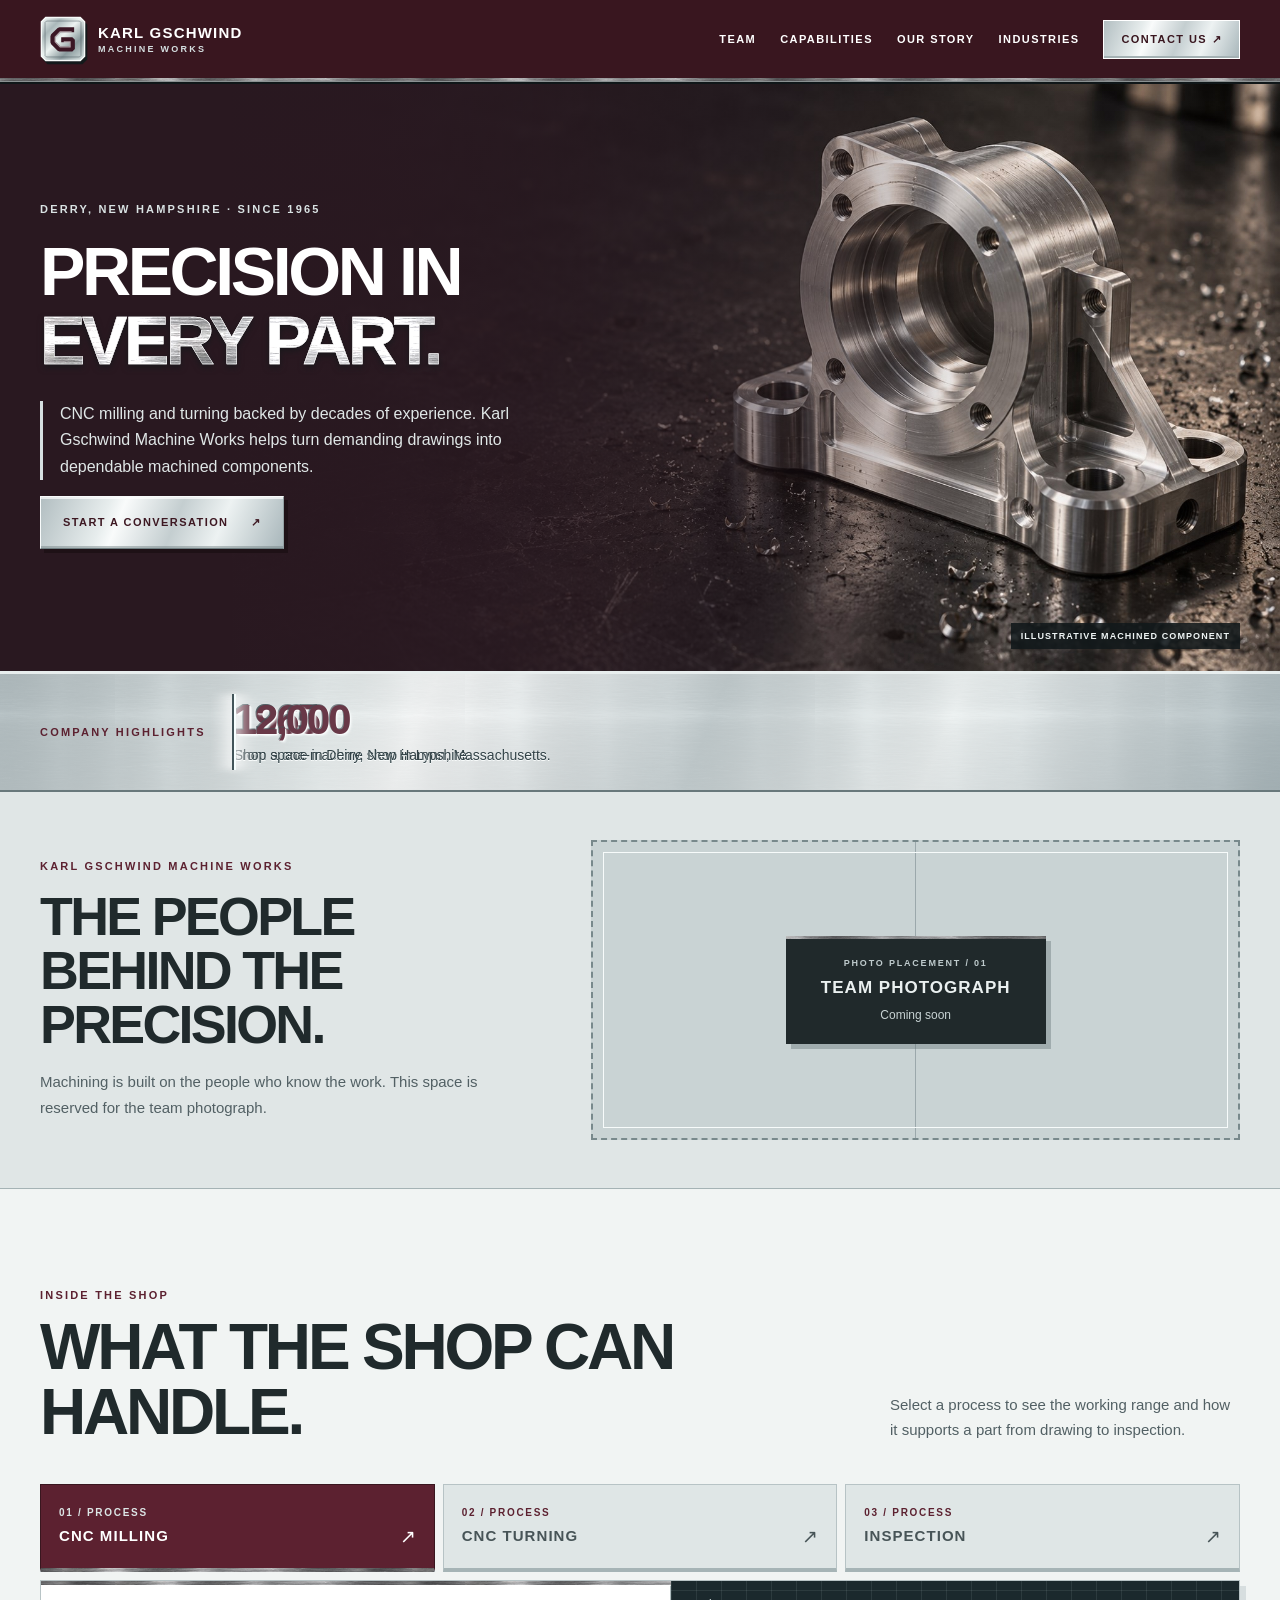
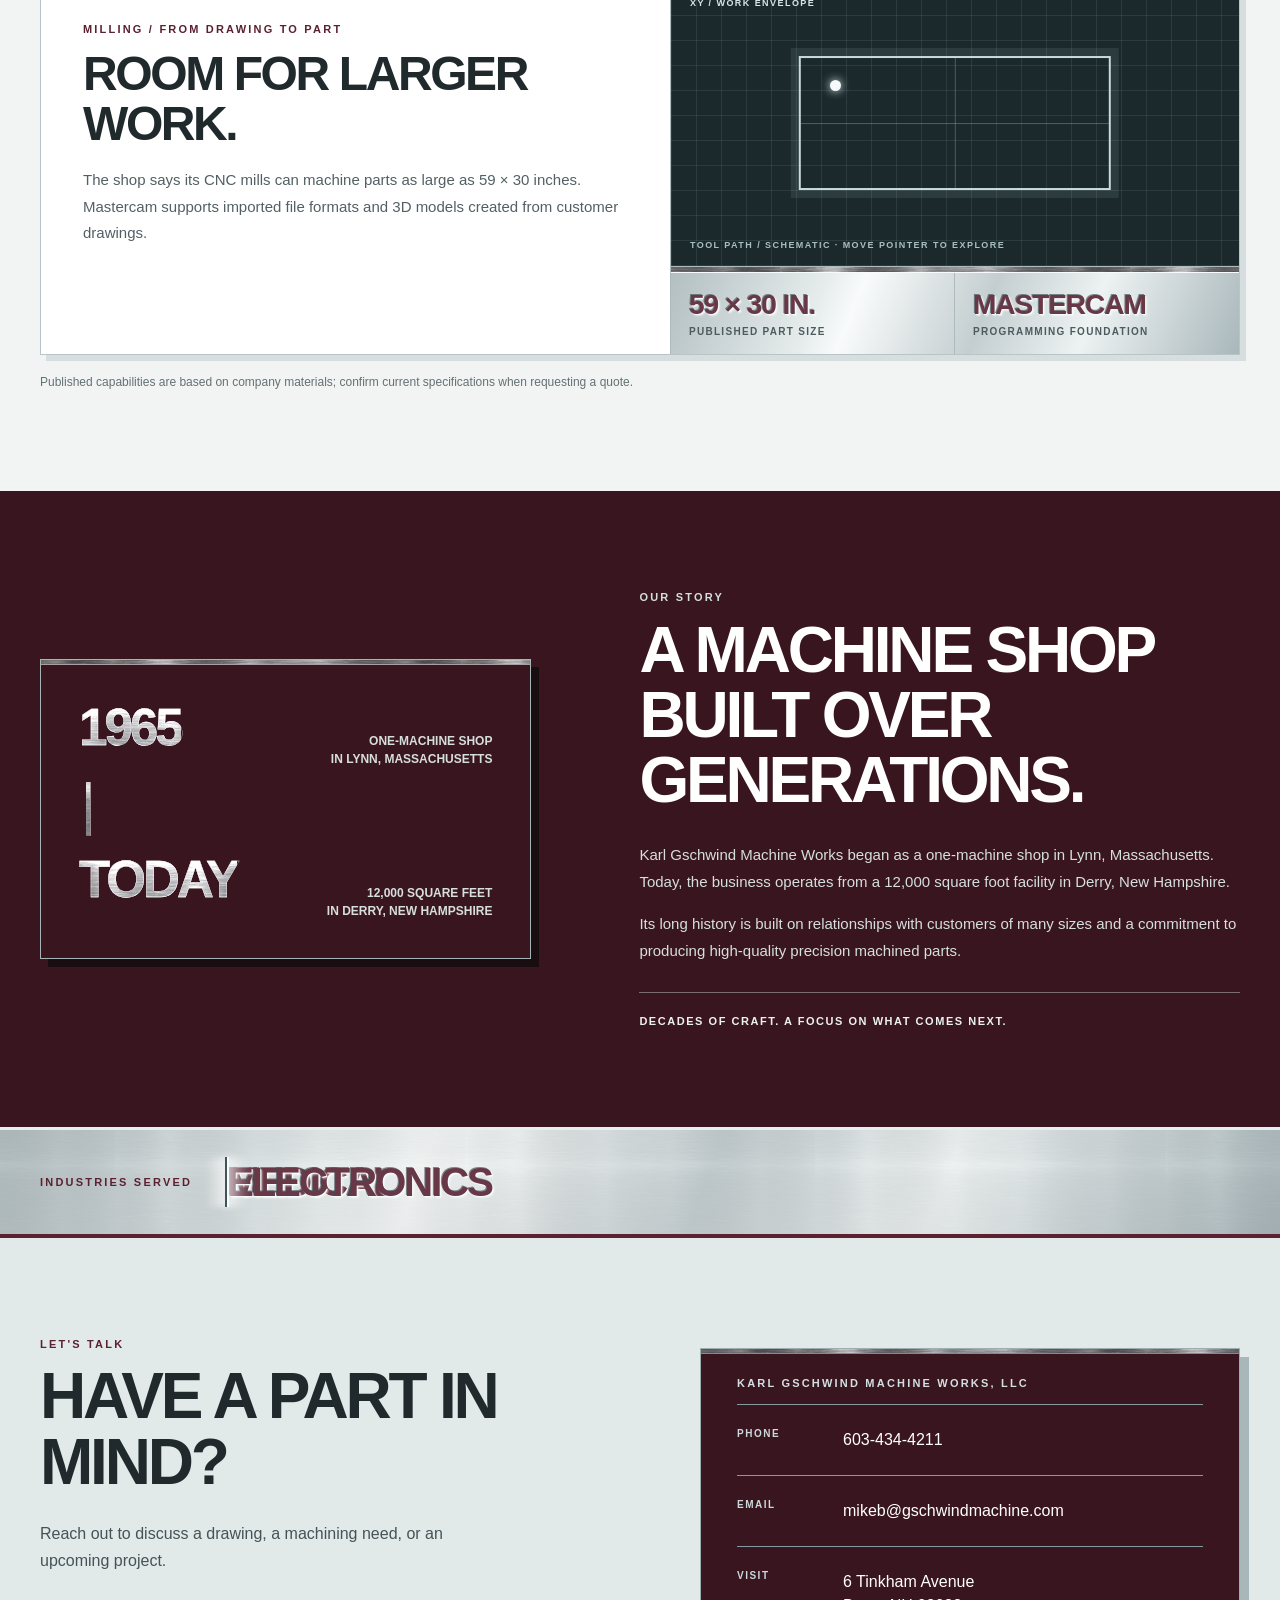
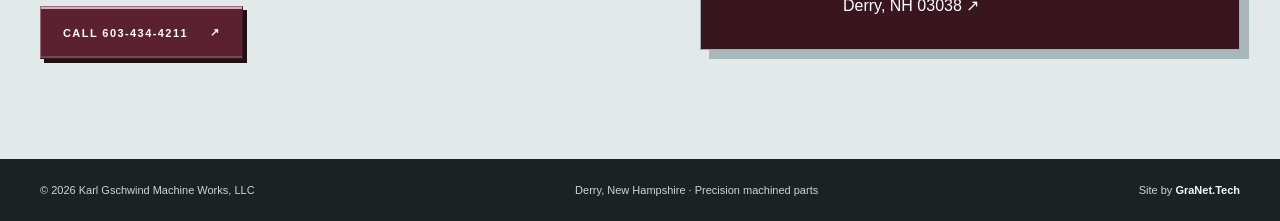
==== src/index.html @ 868dfefe "Spell out New Hampshire in highlights" ====
<!doctype html>
<html lang="en">
<head>
  <meta charset="utf-8">
  <meta name="viewport" content="width=device-width, initial-scale=1">
  <meta name="theme-color" content="#39161f">
  <meta name="description" content="Karl Gschwind Machine Works in Derry, New Hampshire offers precision CNC milling and turning.">
  <title>Karl Gschwind Machine Works | Precision CNC Machining</title>
  <link rel="icon" type="image/svg+xml" href="assets/brand-mark.svg">
  <link rel="stylesheet" href="styles.css">
  <script src="main.js" defer></script>
</head>
<body>
  <a class="skip" href="#main">Skip to content</a>

  <header class="site-header">
    <div class="wrap header-inner">
      <a class="brand" href="#top" aria-label="Karl Gschwind Machine Works, back to top">
        <img class="brand-mark" src="assets/brand-mark.svg" alt="" width="46" height="46">
        <span class="brand-copy"><strong>Karl Gschwind</strong><small>Machine Works</small></span>
      </a>

      <button class="menu" type="button" aria-expanded="false" aria-controls="nav">Menu</button>
      <nav id="nav" aria-label="Main navigation">
        <a href="#team">Team</a>
        <a href="#services">Capabilities</a>
        <a href="#about">Our story</a>
        <a href="#industries">Industries</a>
        <a class="nav-contact" href="#contact">Contact us <span aria-hidden="true">↗</span></a>
      </nav>
    </div>
  </header>

  <main id="main">
    <section class="hero" id="top" aria-labelledby="hero-title">
      <div class="wrap hero-layout">
        <div class="hero-content">
          <div class="eyebrow">Derry, New Hampshire · Since 1965</div>
          <h1 id="hero-title">Precision in <em>every part.</em></h1>
          <p>CNC milling and turning backed by decades of experience. Karl Gschwind Machine Works helps turn demanding drawings into dependable machined components.</p>
          <a class="button button-steel" href="#contact">Start a conversation <span aria-hidden="true">↗</span></a>
        </div>
      </div>
      <span class="hero-image-note">Illustrative machined component</span>
    </section>

    <div class="stats steel-band engraved-band" aria-label="Company highlights">
      <div class="wrap stats-grid">
        <div class="stat"><strong>1965</strong><span>Serving customers since</span><small>From a one-machine shop in Lynn, Massachusetts.</small></div>
        <div class="stat"><strong>12,000</strong><span>Square foot facility</span><small>Shop space in Derry, New Hampshire.</small></div>
        <div class="stat"><strong>New Hampshire</strong><span>Based in Derry</span><small>Based in Derry for CNC milling, turning, and inspection.</small></div>
      </div>
    </div>

    <section class="team-banner" id="team" aria-labelledby="team-title">
      <div class="wrap team-layout">
        <div class="team-copy">
          <div class="eyebrow">Karl Gschwind Machine Works</div>
          <h2 id="team-title">The people behind the precision.</h2>
          <p>Machining is built on the people who know the work. This space is reserved for the team photograph.</p>
        </div>
        <div class="team-photo" role="img" aria-label="Placeholder for a future team photograph">
          <div class="placeholder-label">
            <span class="eyebrow">Photo placement / 01</span>
            <strong>Team photograph</strong>
            <span>Coming soon</span>
          </div>
        </div>
      </div>
    </section>

    <section class="capabilities section-pad" id="services" aria-labelledby="services-title">
      <div class="wrap">
        <div class="section-head">
          <div>
            <div class="eyebrow">Inside the shop</div>
            <h2 id="services-title">What the shop can handle.</h2>
          </div>
          <p>Select a process to see the working range and how it supports a part from drawing to inspection.</p>
        </div>

        <div class="capability-tabs" role="tablist" aria-label="Machining capabilities">
          <button class="capability-tab" id="tab-milling" type="button" role="tab" aria-selected="true" aria-controls="panel-milling" tabindex="0">
            <span class="tab-index">01 / Process</span><span class="tab-name">CNC milling</span><span class="tab-arrow" aria-hidden="true">↗</span>
          </button>
          <button class="capability-tab" id="tab-turning" type="button" role="tab" aria-selected="false" aria-controls="panel-turning" tabindex="-1">
            <span class="tab-index">02 / Process</span><span class="tab-name">CNC turning</span><span class="tab-arrow" aria-hidden="true">↗</span>
          </button>
          <button class="capability-tab" id="tab-inspection" type="button" role="tab" aria-selected="false" aria-controls="panel-inspection" tabindex="-1">
            <span class="tab-index">03 / Process</span><span class="tab-name">Inspection</span><span class="tab-arrow" aria-hidden="true">↗</span>
          </button>
        </div>

        <div class="capability-panel" id="panel-milling" role="tabpanel" aria-labelledby="tab-milling">
          <div class="panel-copy">
            <div class="eyebrow">Milling / from drawing to part</div>
            <h3>Room for larger work.</h3>
            <p>The shop says its CNC mills can machine parts as large as 59 × 30 inches. Mastercam supports imported file formats and 3D models created from customer drawings.</p>
          </div>
          <div class="panel-display">
            <div class="process-visual milling-visual" aria-hidden="true">
              <span class="visual-label">XY / Work envelope</span>
              <span class="visual-center"></span>
              <span class="visual-marker"></span>
              <span class="visual-caption">Tool path / schematic</span>
            </div>
            <div class="panel-specs">
              <div><strong>59 × 30 in.</strong><span>Published part size</span></div>
              <div><strong>Mastercam</strong><span>Programming foundation</span></div>
            </div>
          </div>
        </div>

        <div class="capability-panel" id="panel-turning" role="tabpanel" aria-labelledby="tab-turning" hidden>
          <div class="panel-copy">
            <div class="eyebrow">Turning / lathe department</div>
            <h3>From small diameter to large swing.</h3>
            <p>Karl Gschwind Machine Works lists turning capacity from ½-inch diameter work to a 35-inch swing, with a dedicated lathe department.</p>
          </div>
          <div class="panel-display">
            <div class="process-visual turning-visual" aria-hidden="true">
              <span class="visual-label">Lathe / Radial motion</span>
              <span class="visual-center"></span>
              <span class="visual-marker"></span>
              <span class="visual-caption">Swing / schematic</span>
            </div>
            <div class="panel-specs">
              <div><strong>½ in.</strong><span>Published minimum diameter</span></div>
              <div><strong>35 in.</strong><span>Published maximum swing</span></div>
            </div>
          </div>
        </div>

        <div class="capability-panel" id="panel-inspection" role="tabpanel" aria-labelledby="tab-inspection" hidden>
          <div class="panel-copy">
            <div class="eyebrow">Inspection / documented results</div>
            <h3>Measurement that travels with the part.</h3>
            <p>The company describes CMM-generated first-article inspection reports for customer drawings in both English and metric units.</p>
          </div>
          <div class="panel-display">
            <div class="process-visual inspection-visual" aria-hidden="true">
              <span class="visual-label">CMM / Measurement</span>
              <span class="visual-center"></span>
              <span class="visual-marker"></span>
              <span class="visual-caption">Inspection / schematic</span>
            </div>
            <div class="panel-specs">
              <div><strong>CMM</strong><span>Coordinate measurement</span></div>
              <div><strong>1st article</strong><span>Report capability</span></div>
            </div>
          </div>
        </div>

        <p class="source-note">Published capabilities are based on company materials; confirm current specifications when requesting a quote.</p>
      </div>
    </section>

    <section class="about section-pad" id="about" aria-labelledby="about-title">
      <div class="wrap about-grid">
        <div class="history-panel floating-card" role="group" tabindex="0" aria-label="Company history highlights">
          <div class="history-point"><strong>1965</strong><span>One-machine shop<br>in Lynn, Massachusetts</span></div>
          <div class="history-rule" aria-hidden="true"></div>
          <div class="history-point"><strong>Today</strong><span>12,000 square feet<br>in Derry, New Hampshire</span></div>
        </div>
        <div class="about-copy">
          <div class="eyebrow">Our story</div>
          <h2 id="about-title">A machine shop built over generations.</h2>
          <p>Karl Gschwind Machine Works began as a one-machine shop in Lynn, Massachusetts. Today, the business operates from a 12,000 square foot facility in Derry, New Hampshire.</p>
          <p>Its long history is built on relationships with customers of many sizes and a commitment to producing high-quality precision machined parts.</p>
          <div class="about-rule">Decades of craft. A focus on what comes next.</div>
        </div>
      </div>
    </section>

    <section class="industries steel-band engraved-band" id="industries" aria-label="Industries served">
      <div class="wrap industries-inner">
        <div class="eyebrow">Industries served</div>
        <div class="industry-list">
          <span>Medical</span><span>Electronics</span><span>Industrial</span><span>Defense</span><span>Shipbuilding</span>
        </div>
      </div>
    </section>

    <section class="contact section-pad" id="contact" aria-labelledby="contact-title">
      <div class="wrap contact-grid">
        <div class="contact-copy">
          <div class="eyebrow">Let's talk</div>
          <h2 id="contact-title">Have a part in mind?</h2>
          <p>Reach out to discuss a drawing, a machining need, or an upcoming project.</p>
          <a class="button button-maroon" href="tel:+16034344211">Call 603-434-4211 <span aria-hidden="true">↗</span></a>
        </div>
        <div class="contact-panel floating-card">
          <div class="eyebrow">Karl Gschwind Machine Works, LLC</div>
          <div class="detail"><strong>Phone</strong><a href="tel:+16034344211">603-434-4211</a></div>
          <div class="detail"><strong>Email</strong><a href="mailto:mikeb@gschwindmachine.com">mikeb@gschwindmachine.com</a></div>
          <div class="detail"><strong>Visit</strong><a href="https://www.google.com/maps/search/?api=1&amp;query=6+Tinkham+Avenue+Derry+NH+03038" target="_blank" rel="noopener noreferrer">6 Tinkham Avenue<br>Derry, NH 03038 ↗</a></div>
        </div>
      </div>
    </section>
  </main>

  <footer>
    <div class="wrap footer-inner">
      <span>© <span id="year">2026</span> Karl Gschwind Machine Works, LLC</span>
      <span>Derry, New Hampshire · Precision machined parts</span>
      <span class="site-credit">Site by <strong>GraNet.Tech</strong></span>
    </div>
  </footer>
</body>
</html>
---- src/styles.css ----
:root {
  --maroon: #5c2130;
  --maroon-dark: #39161f;
  --graphite: #20292b;
  --metal-texture: url("assets/brushed-steel.jpg");
  --polished-steel: linear-gradient(112deg, #b2bec1, #e7eded 27%, #f9fbfb 33%, #c4ced0 55%, #edf2f2 73%, #a9b7bb);
  --engraved-edge: -1px -1px 0 #425055aa, 1px 1px 0 #f8fbfb, 2px 2px 2px #f8fbfbaa;
  --paper: #f0f3f2;
  --ink: #202a2c;
  --muted: #526064;
  scroll-behavior: smooth;
}

* { box-sizing: border-box; }
[hidden] { display: none !important; }
body {
  margin: 0;
  color: var(--ink);
  background: var(--paper);
  font-family: Arial, Helvetica, sans-serif;
  -webkit-font-smoothing: antialiased;
}
a { color: inherit; }
img { display: block; max-width: 100%; }
h1, h2, h3, p { margin-top: 0; }
h1, h2, h3 {
  font-family: "Arial Narrow", "Arial Black", Arial, sans-serif;
  font-weight: 900;
  letter-spacing: -.05em;
  text-transform: uppercase;
}
h2 { font-size: clamp(39px, 5vw, 68px); line-height: 1.02; }
.wrap { width: min(100% - 64px, 1200px); margin-inline: auto; }
.eyebrow { font-size: 11px; font-weight: 800; letter-spacing: .2em; text-transform: uppercase; }
.section-pad { padding: 100px 0; }
section { scroll-margin-top: 88px; }
:focus-visible { outline: 3px solid #f7fbfb; outline-offset: 3px; }
.skip { position: absolute; top: -60px; left: 12px; z-index: 100; padding: 12px; background: #fff; }
.skip:focus { top: 12px; }

/* Header */
.site-header {
  position: sticky;
  top: 0;
  z-index: 50;
  color: #fff;
  background: var(--maroon-dark);
  border-bottom: 3px solid #bac7c8;
  box-shadow: 0 2px 0 #1b2224;
}
.site-header::after {
  position: absolute;
  right: 0;
  bottom: -3px;
  left: 0;
  height: 3px;
  box-shadow: 0 1px #f8fbfb88, 0 3px #101719;
}
.site-header.is-scrolled { box-shadow: 0 8px 20px #12191b55; }
.header-inner { min-height: 78px; display: flex; align-items: center; justify-content: space-between; gap: 24px; }
.brand {
  display: flex;
  align-items: center;
  gap: 12px;
  line-height: 1;
  text-decoration: none;
  text-transform: uppercase;
}
.brand-mark {
  flex: none;
  width: 46px;
  height: 46px;
  filter: drop-shadow(2px 3px 0 #14191b);
}
.brand-copy strong { display: block; font-size: 15px; font-weight: 900; letter-spacing: .08em; white-space: nowrap; }
.brand-copy small { display: block; margin-top: 5px; color: #d5dfe0; font-size: 9px; font-weight: 800; letter-spacing: .25em; }
nav { display: flex; align-items: center; gap: 24px; }
nav a { font-size: 11px; font-weight: 900; letter-spacing: .13em; text-decoration: none; text-transform: uppercase; }
nav a:hover { text-decoration: underline; text-underline-offset: 5px; }
.nav-contact {
  padding: 12px 17px;
  color: var(--maroon-dark);
  background: var(--polished-steel);
  border: 1px solid #fff;
  box-shadow: inset 0 -2px #a5b2b4;
}
.menu {
  display: none;
  padding: 10px 13px;
  color: #fff;
  background: var(--maroon);
  border: 1px solid #b9c5c7;
  font-weight: 800;
  letter-spacing: .1em;
  text-transform: uppercase;
}

/* Team photo placement */
.team-banner { background: #e0e6e6; border-bottom: 1px solid #a5b3b5; }
.team-layout {
  display: grid;
  grid-template-columns: .85fr 1.15fr;
  align-items: center;
  gap: 6%;
  padding-block: 48px;
}
.team-copy .eyebrow { color: var(--maroon); }
.team-copy h2 { max-width: 510px; margin: 17px 0 18px; font-size: clamp(38px, 4.2vw, 60px); line-height: 1.01; }
.team-copy p { max-width: 470px; margin-bottom: 0; color: var(--muted); font-size: 15px; line-height: 1.7; }
.team-photo {
  position: relative;
  display: grid;
  place-items: center;
  min-height: 300px;
  background-color: #c9d3d4;
  background-image:
    linear-gradient(90deg, transparent calc(50% - .5px), #849397aa 50%, transparent calc(50% + .5px)),
    linear-gradient(0deg, transparent calc(50% - .5px), #849397aa 50%, transparent calc(50% + .5px));
  border: 2px dashed #78898c;
}
.team-photo::before { content: ""; position: absolute; inset: 10px; border: 1px solid #f7fbfb; pointer-events: none; }
.placeholder-label {
  position: relative;
  display: grid;
  gap: 10px;
  min-width: 260px;
  padding: 22px 28px;
  color: #eaf0f0;
  background: var(--graphite);
  text-align: center;
  box-shadow: 5px 5px 0 #61717466;
}
.placeholder-label::before { position: absolute; inset: 0 0 auto; height: 3px; }
.placeholder-label .eyebrow { color: #bfcbcd; font-size: 9px; }
.placeholder-label strong { font-size: 17px; letter-spacing: .06em; text-transform: uppercase; }
.placeholder-label > span:last-child { font-size: 12px; color: #c8d3d4; }

/* The photograph sits behind the hero and always keeps its full aspect ratio. */
.hero {
  position: relative;
  isolation: isolate;
  overflow: hidden;
  color: #fff;
  background: #291820;
}
.hero::before {
  content: "";
  position: absolute;
  z-index: -2;
  inset: 0 0 0 auto;
  width: min(100%, 1200px);
  background: url("assets/machined-part.jpg") right center / auto 100% no-repeat;
  -webkit-mask-image: linear-gradient(to right, transparent, #000 45%);
  mask-image: linear-gradient(to right, transparent, #000 45%);
}
.hero::after {
  content: "";
  position: absolute;
  z-index: -1;
  inset: 0;
  background: linear-gradient(90deg, #291820 5%, #291820f2 28%, #291820a8 49%, #29182008 77%);
  pointer-events: none;
}
.hero-layout {
  display: flex;
  align-items: center;
  min-height: 590px;
  padding-block: 64px;
}
.hero-content { width: min(56%, 590px); }
.hero-content .eyebrow { color: #d9e2e3; }
.hero-content h1 { margin: 22px 0 25px; font-size: clamp(45px, 5.5vw, 68px); line-height: 1.02; }
.hero-content h1 em {
  display: block;
  color: #d8e2e3;
  font-style: normal;
  background: #acb9bb var(--metal-texture) center 35% / cover;
  background-clip: text;
  -webkit-background-clip: text;
  -webkit-text-fill-color: transparent;
  -webkit-text-stroke: .4px #f1f5f5;
  filter: brightness(1.4) drop-shadow(0 3px 3px #11181aaa);
}
.hero-content p { max-width: 480px; padding-left: 17px; border-left: 3px solid #d6e0e1; color: #e0e7e7; font-size: 16px; line-height: 1.65; }
.hero-image-note {
  position: absolute;
  right: max(32px, calc((100vw - 1200px) / 2));
  bottom: 22px;
  padding: 8px 10px;
  color: #eef4f4;
  background: #12191be0;
  font-size: 9px;
  font-weight: 800;
  letter-spacing: .12em;
  text-transform: uppercase;
}

/* Buttons use a clean, beveled surface; the light sweep provides the shine. */
.button {
  position: relative;
  isolation: isolate;
  display: inline-flex;
  align-items: center;
  justify-content: center;
  gap: 22px;
  min-height: 53px;
  padding: 0 22px;
  overflow: hidden;
  border: 1px solid;
  box-shadow: inset 0 2px #ffffffaa, inset 0 -2px #75838677, 4px 4px 0 #1e1116;
  font-size: 11px;
  font-weight: 900;
  letter-spacing: .13em;
  text-decoration: none;
  text-transform: uppercase;
  transition: transform .2s ease, box-shadow .2s ease;
}
.button::before {
  content: "";
  position: absolute;
  z-index: -1;
  top: -30%;
  bottom: -30%;
  left: -65%;
  width: 30%;
  transform: skewX(-20deg);
  background: linear-gradient(90deg, transparent, #fff8, transparent);
  transition: left .55s ease;
}
.button:hover { transform: translate(-2px, -2px); box-shadow: inset 0 2px #ffffffaa, inset 0 -2px #75838677, 6px 6px 0 #1e1116; }
.button:hover::before, .button:focus-visible::before { left: 135%; }
.button-steel { color: #3d1822; background: var(--polished-steel); border-color: #f8fbfb #93a1a3 #718083 #f8fbfb; }
.button-maroon { color: #fff; background: var(--maroon); border-color: #9d6975 #451b26 #39161f #9d6975; }

/* Shared polished bands use a faint, repeating grain that never stretches. */
.steel-band {
  position: relative;
  overflow: hidden;
  background: var(--polished-steel);
  border-top: 3px solid #e8eeee;
  border-bottom: 2px solid #68787b;
}
.steel-band::before {
  content: "";
  position: absolute;
  inset: 0;
  background: var(--metal-texture) center / auto 140px repeat;
  opacity: .09;
  pointer-events: none;
}
.steel-band::after {
  content: "";
  position: absolute;
  z-index: 2;
  top: 0;
  bottom: 0;
  left: 0;
  width: 15%;
  background: linear-gradient(90deg, transparent, #fff8, transparent);
  transform: translateX(-150%);
  animation: steel-sweep 9s ease-in-out infinite;
  pointer-events: none;
}
/* Company facts */
.stats-grid { position: relative; z-index: 1; display: grid; grid-template-columns: repeat(3, 1fr); }
.stat { display: grid; grid-template-columns: auto 1fr; align-content: center; align-items: center; column-gap: 15px; min-height: 116px; padding: 18px 26px; border-right: 1px solid #e8eeeeaa; box-shadow: inset 1px 0 #28353866; }
.stat:first-child { padding-left: 0; box-shadow: none; }
.stat:last-child { border-right: 0; }
.stat strong {
  grid-row: span 2;
  color: #683847;
  font-size: 31px;
  font-weight: 900;
  letter-spacing: -.06em;
  text-shadow: var(--engraved-edge);
}
.stat span {
  color: #334348;
  font-size: 10px;
  font-weight: 800;
  line-height: 1.5;
  letter-spacing: .11em;
  text-shadow: -1px -1px 0 #66777b77, 1px 1px 0 #f8fbfb;
  text-transform: uppercase;
}
.stat small { color: #48575b; font-size: 11px; line-height: 1.35; }
.stats-cycle-label { display: none; }
.stats.is-animated .stats-grid { display: flex; align-items: center; gap: 28px; min-height: 116px; }
.stats.is-animated .stat { position: absolute; width: 1px; height: 1px; min-height: 0; padding: 0; overflow: hidden; clip-path: inset(50%); }
.stats.is-animated .stats-cycle-label { display: block; flex: none; color: var(--maroon); white-space: nowrap; }
.stats.is-animated .engraved-stage { flex: 1; width: auto; max-width: 650px; }
.stats.is-animated .engraved-word, .stats.is-animated .engraved-measure { font-size: clamp(32px, 3.3vw, 42px); }
.stats.is-animated .engraved-word { flex-direction: column; align-items: flex-start; justify-content: center; }
.stats.is-animated .engraved-word strong, .stats.is-animated .engraved-measure strong { display: block; }
.stats.is-animated .engraved-word span, .stats.is-animated .engraved-measure span { display: block; margin-top: 5px; color: #334348; font-size: 14px; font-weight: 500; letter-spacing: 0; line-height: 1.4; text-shadow: 0 1px #f8fbfb; text-transform: none; white-space: normal; }

/* Capability selector */
.capabilities { background: #f1f4f3; }
.section-head { display: flex; align-items: end; justify-content: space-between; gap: 42px; margin-bottom: 38px; }
.section-head .eyebrow { color: var(--maroon); }
.section-head h2 { max-width: 670px; margin: 14px 0 0; }
.section-head p { max-width: 350px; margin-bottom: 3px; color: var(--muted); font-size: 15px; line-height: 1.7; }
.capability-tabs { display: grid; grid-template-columns: repeat(3, 1fr); gap: 8px; }
.capability-tab {
  position: relative;
  display: grid;
  grid-template-columns: 1fr auto;
  align-content: center;
  gap: 9px;
  min-height: 88px;
  padding: 14px 18px;
  color: #475457;
  background: #dfe6e6;
  border: 1px solid #b7c3c5;
  border-bottom: 4px solid #a6b4b6;
  cursor: pointer;
  text-align: left;
  transition: background .2s, border-color .2s, translate .2s;
}
.tab-index { grid-column: 1 / -1; color: var(--maroon); font-size: 10px; font-weight: 800; letter-spacing: .17em; text-transform: uppercase; }
.tab-name { font-size: 15px; font-weight: 900; letter-spacing: .07em; text-transform: uppercase; }
.tab-arrow { align-self: center; font-size: 19px; line-height: 1; transition: rotate .25s; }
.capability-tab:hover { background: #eaf0f0; translate: 0 -3px; }
.capability-tab:hover .tab-arrow { rotate: 45deg; }
.capability-tab[aria-selected="true"] { color: #fff; background: var(--maroon); border-color: var(--maroon-dark); border-bottom-color: #aebcbe; }
.capability-tab[aria-selected="true"] .tab-index { color: #dce6e6; }
.capability-tab[aria-selected="true"]::after { position: absolute; inset: auto 0 -4px; height: 4px; }
.capability-tab:focus-visible { outline-color: var(--maroon); }
.capability-panel {
  position: relative;
  display: grid;
  grid-template-columns: 1.05fr .95fr;
  min-height: 375px;
  margin-top: 8px;
  background: #fff;
  border: 1px solid #b8c4c6;
  box-shadow: 6px 6px 0 #b1bfc066;
}
.capability-panel:not([hidden]) { animation: console-in .35s ease both; }
.capability-panel::before { position: absolute; inset: 0 0 auto; height: 4px; box-shadow: 0 1px #fff9; }
.panel-copy { padding: 42px; }
.panel-copy .eyebrow { color: var(--maroon); }
.panel-copy h3 { margin: 14px 0 18px; font-size: clamp(31px, 3.8vw, 48px); line-height: 1.05; }
.panel-copy p { max-width: 620px; margin-bottom: 0; color: var(--muted); font-size: 15px; line-height: 1.75; }
.panel-display { display: grid; grid-template-rows: minmax(195px, 1fr) auto; min-width: 0; border-left: 1px solid #adbbbd; }
.process-visual {
  position: relative;
  overflow: hidden;
  background-color: #1b292d;
  background-image:
    repeating-linear-gradient(0deg, #c2d5d51a 0 1px, transparent 1px 25px),
    repeating-linear-gradient(90deg, #c2d5d51a 0 1px, transparent 1px 25px);
  color: #d8e6e6;
  cursor: crosshair;
}
.visual-label, .visual-caption { position: absolute; left: 19px; font-size: 9px; font-weight: 800; letter-spacing: .16em; text-transform: uppercase; }
.visual-label { top: 17px; }
.visual-caption { bottom: 16px; color: #a9bfc2; }
@media (hover: hover) {
  .visual-caption::after { content: " · Move pointer to explore"; }
}
.visual-center { position: absolute; left: 50%; top: 50%; translate: -50% -50%; border: 2px solid #c8dbdd; box-shadow: 0 0 0 8px #b8d2d21a; }
.visual-marker { position: absolute; display: block; background: #f4fafa; box-shadow: 0 0 10px #edfafa; }
.milling-visual .visual-center { width: 55%; height: 47%; }
.milling-visual .visual-center::before, .milling-visual .visual-center::after { content: ""; position: absolute; background: #b8d0d050; }
.milling-visual .visual-center::before { left: 50%; width: 1px; height: 100%; }
.milling-visual .visual-center::after { top: 50%; width: 100%; height: 1px; }
.milling-visual .visual-marker { top: 35%; left: 28%; width: 11px; height: 11px; border-radius: 50%; animation: mill-path 7s ease-in-out infinite; }
.milling-visual.is-interacting .visual-marker { top: clamp(27%, var(--pointer-y), 72%); left: clamp(24%, var(--pointer-x), 75%); animation: none; }
.turning-visual .visual-center { width: 126px; height: 126px; border-radius: 50%; box-shadow: 0 0 0 12px #b8d2d21a, inset 0 0 0 18px #b8d2d21a; }
.turning-visual .visual-center::after { content: ""; position: absolute; inset: 45px; border: 1px solid #c8dbdd; border-radius: 50%; }
.turning-visual .visual-marker { top: 50%; left: 50%; width: 64px; height: 2px; transform-origin: left center; animation: spindle-spin 6s linear infinite; }
.turning-visual.is-interacting .visual-marker { rotate: var(--pointer-angle); animation: none; }
.inspection-visual .visual-center { width: 50%; height: 51%; border-radius: 50%; }
.inspection-visual .visual-center::before, .inspection-visual .visual-center::after { content: ""; position: absolute; background: #b8d0d099; }
.inspection-visual .visual-center::before { top: 50%; width: 100%; height: 1px; }
.inspection-visual .visual-center::after { left: 50%; width: 1px; height: 100%; }
.inspection-visual .visual-marker { top: 27%; left: 25%; width: 2px; height: 48%; animation: scan-across 4s ease-in-out infinite alternate; }
.inspection-visual.is-interacting .visual-marker { left: clamp(25%, var(--pointer-x), 75%); animation: none; }
.panel-specs { position: relative; display: grid; grid-template-columns: 1fr 1fr; background: var(--polished-steel); border-top: 1px solid #adbbbd; }
.panel-specs::before {
  content: "";
  position: absolute;
  inset: 0 0 auto;
  height: 5px;
  background: var(--metal-texture) center / auto 140px repeat-x;
  box-shadow: 0 1px #f8fbfb;
}
.panel-specs > div { display: flex; flex-direction: column; justify-content: center; min-width: 0; padding: 22px 18px 17px; border-right: 1px solid #adbbbd; }
.panel-specs > div:last-child { border-right: 0; }
.panel-specs strong { color: #683847; font-size: clamp(21px, 2.2vw, 29px); font-weight: 900; letter-spacing: -.04em; text-shadow: var(--engraved-edge); text-transform: uppercase; overflow-wrap: anywhere; }
.panel-specs span { margin-top: 5px; color: #4d5b5e; font-size: 10px; font-weight: 800; letter-spacing: .13em; text-transform: uppercase; }
.source-note { margin: 18px 0 0; color: #657174; font-size: 12px; line-height: 1.5; }

/* Company story */
.about { color: #fff; background: var(--maroon-dark); }
.about-grid { display: grid; grid-template-columns: .9fr 1.1fr; align-items: center; gap: 9%; }
.history-panel { position: relative; padding: 38px; border: 1px solid #a6b4b6; box-shadow: 8px 8px 0 #180d11; }
.history-panel:hover, .history-panel:focus-visible {
  rotate: -.5deg;
  box-shadow: 14px 18px 0 #180d11;
}
.history-panel::before { position: absolute; inset: 0 0 auto; height: 4px; box-shadow: 0 1px #f7fbfb99; }
.history-point { display: flex; align-items: baseline; justify-content: space-between; gap: 25px; }
.history-point strong {
  color: #e5eeee;
  background: #aebbbc var(--metal-texture) center / auto 180px;
  background-clip: text;
  -webkit-background-clip: text;
  -webkit-text-fill-color: transparent;
  -webkit-text-stroke: .3px #f2f6f6;
  filter: brightness(1.35);
  font-size: clamp(38px, 4vw, 58px);
  font-weight: 900;
  letter-spacing: -.06em;
  text-transform: uppercase;
}
.history-point span { color: #d6dede; font-size: 12px; font-weight: 700; line-height: 1.5; text-align: right; text-transform: uppercase; }
.history-rule {
  width: 4px;
  height: 54px;
  margin: 14px 0 14px 7px;
  background: var(--metal-texture) center / auto 180px repeat-y;
  box-shadow: 1px 0 #f7fbfb88;
}
.about .eyebrow { color: #d2dfe0; }
.about h2 { margin: 15px 0 28px; }
.about p { color: #d6dfdf; font-size: 15px; line-height: 1.8; }
.about-rule { margin-top: 28px; padding-top: 22px; border-top: 1px solid #c3cece77; color: #ecf2f2; font-size: 11px; font-weight: 800; letter-spacing: .14em; text-transform: uppercase; }

/* Industries and contact */
.industries { border-bottom: 4px solid var(--maroon); }
.industries-inner { position: relative; z-index: 1; display: flex; align-items: center; justify-content: space-between; gap: 35px; padding-block: 32px; }
.industries .eyebrow { color: var(--maroon); white-space: nowrap; }
.industry-list { display: flex; flex-wrap: wrap; justify-content: flex-end; gap: 14px 25px; font-size: 11px; font-weight: 800; letter-spacing: .12em; text-transform: uppercase; }
.industry-list span { padding-left: 13px; border-left: 2px solid var(--maroon); color: #334348; text-shadow: -1px -1px 0 #66777b77, 1px 1px 0 #f8fbfb; }
.engraved-band.is-animated::after { display: none; }
.industries.is-animated .industries-inner { justify-content: flex-start; }
.industries.is-animated .industry-list { position: absolute; width: 1px; height: 1px; overflow: hidden; clip-path: inset(50%); white-space: nowrap; }
.engraved-stage { position: relative; flex: 0 1 auto; width: max-content; max-width: 100%; min-width: 0; }
.engraved-stage::before {
  content: "";
  position: absolute;
  z-index: 1;
  top: -5px;
  bottom: -5px;
  left: -22px;
  width: 44px;
  background: linear-gradient(90deg, transparent, #fff9, transparent);
  filter: blur(3px);
  animation: engraved-glint 6s linear infinite;
  pointer-events: none;
}
.engraved-stage::after {
  content: "";
  position: absolute;
  z-index: 2;
  top: -5px;
  bottom: -5px;
  width: 2px;
  background: #f7ffff;
  box-shadow: -2px 0 #425459, 0 0 12px #fff;
  animation: engraved-cutter 6s linear infinite;
  pointer-events: none;
}
.engraved-word, .engraved-measure {
  font-size: clamp(24px, 3.3vw, 40px);
  font-weight: 900;
  letter-spacing: -.05em;
  line-height: 1;
  text-transform: uppercase;
  white-space: nowrap;
}
.engraved-measure { display: block; visibility: hidden; }
.engraved-word {
  position: absolute;
  inset: 0;
  display: flex;
  align-items: center;
  justify-content: flex-start;
  color: #683847;
  text-shadow: var(--engraved-edge);
}
.engraved-band.is-animated .engraved-current { animation: engraved-erase 6s linear infinite; }
.engraved-band.is-animated .engraved-next { animation: engraved-form 6s linear infinite; }

.contact { color: var(--ink); background: #e2e9e9; }
.contact-grid { display: grid; grid-template-columns: 1fr 1fr; align-items: center; gap: 10%; }
.contact .eyebrow { color: var(--maroon); }
.contact h2 { margin: 14px 0 25px; }
.contact p { max-width: 450px; color: #445357; font-size: 16px; line-height: 1.7; }
.contact .button { margin-top: 16px; }
.contact-panel { position: relative; padding: 28px 36px 8px; color: #fff; background: var(--maroon-dark); border: 1px solid #9caeb0; box-shadow: 9px 9px 0 #a8b8ba; }
.contact-panel:hover, .contact-panel:focus-within {
  rotate: .5deg;
  box-shadow: 14px 18px 0 #a8b8ba;
}
.contact-panel::before { position: absolute; inset: 0 0 auto; height: 4px; box-shadow: 0 1px #fff7; }
.contact-panel .eyebrow { margin-bottom: 15px; color: #d4e0e1; }
.detail { display: grid; grid-template-columns: 88px 1fr; gap: 18px; padding: 23px 0; border-top: 1px solid #869b9f; }
.detail strong { color: #cbd9da; font-size: 10px; letter-spacing: .15em; text-transform: uppercase; }
.detail a { line-height: 1.5; text-decoration: none; overflow-wrap: anywhere; }
.detail a:hover { text-decoration: underline; }

footer { padding: 25px 0; color: #cbd6d6; background: #1a2224; font-size: 11px; }
.footer-inner { display: flex; justify-content: space-between; gap: 15px; }
.site-credit strong { color: #f2f7f7; }

/* The two raised panels drift gently and respond to hover or keyboard focus. */
.floating-card {
  animation: card-float 6s ease-in-out infinite;
  transition: scale .25s ease, rotate .25s ease, box-shadow .25s ease;
}
.contact-panel.floating-card { animation-delay: -3s; }
.floating-card:hover, .floating-card:focus-visible, .floating-card:focus-within {
  scale: 1.025;
  animation-play-state: paused;
}

/* Narrow, repeated texture rails provide shine without stretching the image. */
.site-header::after,
.placeholder-label::before,
.capability-tab[aria-selected="true"]::after,
.capability-panel::before,
.history-panel::before,
.contact-panel::before {
  content: "";
  background: var(--metal-texture) center / auto 140px repeat-x;
  pointer-events: none;
}

@keyframes steel-sweep {
  0%, 70% { transform: translateX(-150%); }
  100% { transform: translateX(850%); }
}
@keyframes engraved-glint {
  0%, 25% { left: -22px; opacity: 0; }
  26% { opacity: 1; }
  70% { left: calc(100% - 22px); opacity: 1; }
  71%, 100% { left: calc(100% - 22px); opacity: 0; }
}
@keyframes engraved-erase {
  0%, 25% { clip-path: inset(0); opacity: 1; }
  40% { opacity: 1; }
  70%, 100% { clip-path: inset(0 0 0 100%); opacity: 0; }
}
@keyframes engraved-form {
  0%, 25% { clip-path: inset(0 100% 0 0); }
  70%, 100% { clip-path: inset(0); }
}
@keyframes engraved-cutter {
  0%, 25% { left: 0; opacity: 0; }
  26% { opacity: 1; }
  70% { left: 100%; opacity: 1; }
  71%, 100% { left: 100%; opacity: 0; }
}

@keyframes card-float {
  0%, 100% { translate: 0 0; }
  50% { translate: 0 -7px; }
}

@keyframes console-in {
  from { opacity: 0; translate: 0 12px; }
  to { opacity: 1; translate: 0 0; }
}
@keyframes mill-path {
  0%, 100% { left: 28%; top: 35%; }
  25% { left: 69%; top: 35%; }
  50% { left: 69%; top: 62%; }
  75% { left: 28%; top: 62%; }
}
@keyframes spindle-spin { to { rotate: 360deg; } }
@keyframes scan-across { to { left: 75%; } }

/* Motion only decorates content; reduced-motion visitors see the same information. */
.js-motion [data-reveal] { opacity: 0; transform: translateY(18px); transition: opacity .6s ease, transform .6s ease; }
.js-motion [data-reveal].is-visible { opacity: 1; transform: none; }
@media (prefers-reduced-motion: reduce) {
  :root { scroll-behavior: auto; }
  *, *::before, *::after { animation: none !important; transition: none !important; }
  .js-motion [data-reveal] { opacity: 1; transform: none; }
  .floating-card { translate: 0 0; }
  .floating-card:hover, .floating-card:focus-visible, .floating-card:focus-within { scale: 1; rotate: 0deg; }
  .industries.is-animated .industry-list { position: static; width: auto; height: auto; overflow: visible; clip-path: none; white-space: normal; }
  .engraved-stage { display: none; }
  .stats.is-animated .stats-grid { display: grid; grid-template-columns: repeat(3, 1fr); }
  .stats.is-animated .stat { position: static; width: auto; height: auto; min-height: 116px; padding: 18px 26px; overflow: visible; clip-path: none; }
  .stats.is-animated .stat:first-child { padding-left: 0; }
  .stats.is-animated .stats-cycle-label { display: none; }
}

@media (max-width: 950px) {
  nav { gap: 14px; }
  nav a { font-size: 10px; }
  .hero-content { width: 62%; }
  .about-grid { gap: 5%; }
}

@media (max-width: 850px) {
  .header-inner { min-height: 68px; }
  .brand-mark { width: 39px; height: 39px; }
  .brand-copy strong { font-size: 12px; }
  .brand-copy small { font-size: 8px; }
  .menu { display: block; }
  nav {
    display: none;
    position: absolute;
    top: 71px;
    left: 0;
    right: 0;
    flex-direction: column;
    align-items: stretch;
    gap: 0;
    padding: 16px 18px 21px;
    background: var(--maroon-dark);
    border-bottom: 1px solid #b0bfc1;
    box-shadow: 0 12px 18px #11191a66;
  }
  nav.open { display: flex; }
  nav a { padding: 12px 5px; font-size: 12px; }
  .nav-contact { margin-top: 8px; text-align: center; }
}

@media (max-width: 720px) {
  .wrap { width: min(100% - 36px, 1200px); }
  .section-pad { padding: 70px 0; }

  .team-layout, .about-grid, .contact-grid { grid-template-columns: 1fr; }
  .team-layout { gap: 25px; padding-block: 37px; }
  .team-copy h2 { font-size: clamp(38px, 10vw, 55px); }
  .team-photo { min-height: 240px; }
  .placeholder-label { min-width: min(260px, 80%); }

  .hero::before {
    top: auto;
    width: 100%;
    height: 56.3vw;
    background-position: center bottom;
    background-size: contain;
    -webkit-mask-image: linear-gradient(to bottom, transparent, #000 28%);
    mask-image: linear-gradient(to bottom, transparent, #000 28%);
  }
  .hero::after { background: linear-gradient(180deg, #291820 0%, #291820 58%, #291820cc 68%, #29182000 78%); }
  .hero-layout { min-height: 0; padding: 58px 0 calc(56.3vw + 38px); }
  .hero-content { width: 100%; }
  .hero-content h1 { font-size: clamp(45px, 11vw, 68px); }
  .hero-image-note { right: 18px; bottom: 12px; }

  .stats-grid { grid-template-columns: 1fr; }
  .stat, .stat:first-child { min-height: 70px; padding: 14px 0; border-right: 0; border-bottom: 1px solid #a1b0b2; box-shadow: none; }
  .stat:last-child { border-bottom: 0; }
  .stat strong { font-size: 26px; }
  .stats.is-animated .stats-grid { display: block; padding-block: 22px; }
  .stats.is-animated .stat { position: absolute; width: 1px; height: 1px; min-height: 0; padding: 0; overflow: hidden; clip-path: inset(50%); }
  .stats.is-animated .engraved-stage { margin: 11px 0 9px; }
  .stats.is-animated .engraved-word span, .stats.is-animated .engraved-measure span { font-size: 13px; }

  .section-head { display: block; }
  .section-head p { margin-top: 22px; }
  .capability-tabs { gap: 5px; }
  .capability-tab { min-height: 74px; padding: 10px 8px; gap: 5px; }
  .tab-index { font-size: 8px; }
  .tab-name { font-size: 10px; }
  .tab-arrow { display: none; }
  .capability-panel { grid-template-columns: 1fr; }
  .panel-copy { padding: 28px 24px; }
  .panel-display { border-left: 0; border-top: 1px solid #adbbbd; }
  .process-visual { min-height: 200px; }
  .panel-specs > div { padding: 20px 16px; }
  .panel-specs strong { font-size: 22px; }

  .history-panel { padding: 28px; }
  .about-grid { gap: 42px; }
  .industries-inner { display: block; }
  .industry-list { justify-content: flex-start; margin-top: 20px; }
  .contact-grid { gap: 42px; }
  .contact-panel { padding: 25px 23px 5px; box-shadow: 5px 5px 0 #a8b8ba; }
  .detail { grid-template-columns: 1fr; gap: 8px; }
  .footer-inner { display: block; }
  .footer-inner > span { display: block; margin-bottom: 8px; }
}

@media (max-width: 720px) and (prefers-reduced-motion: reduce) {
  .stats.is-animated .stats-grid { display: grid; grid-template-columns: 1fr; padding-block: 0; }
  .stats.is-animated .stat { position: static; width: auto; height: auto; min-height: 70px; padding: 14px 0; overflow: visible; clip-path: none; }
}
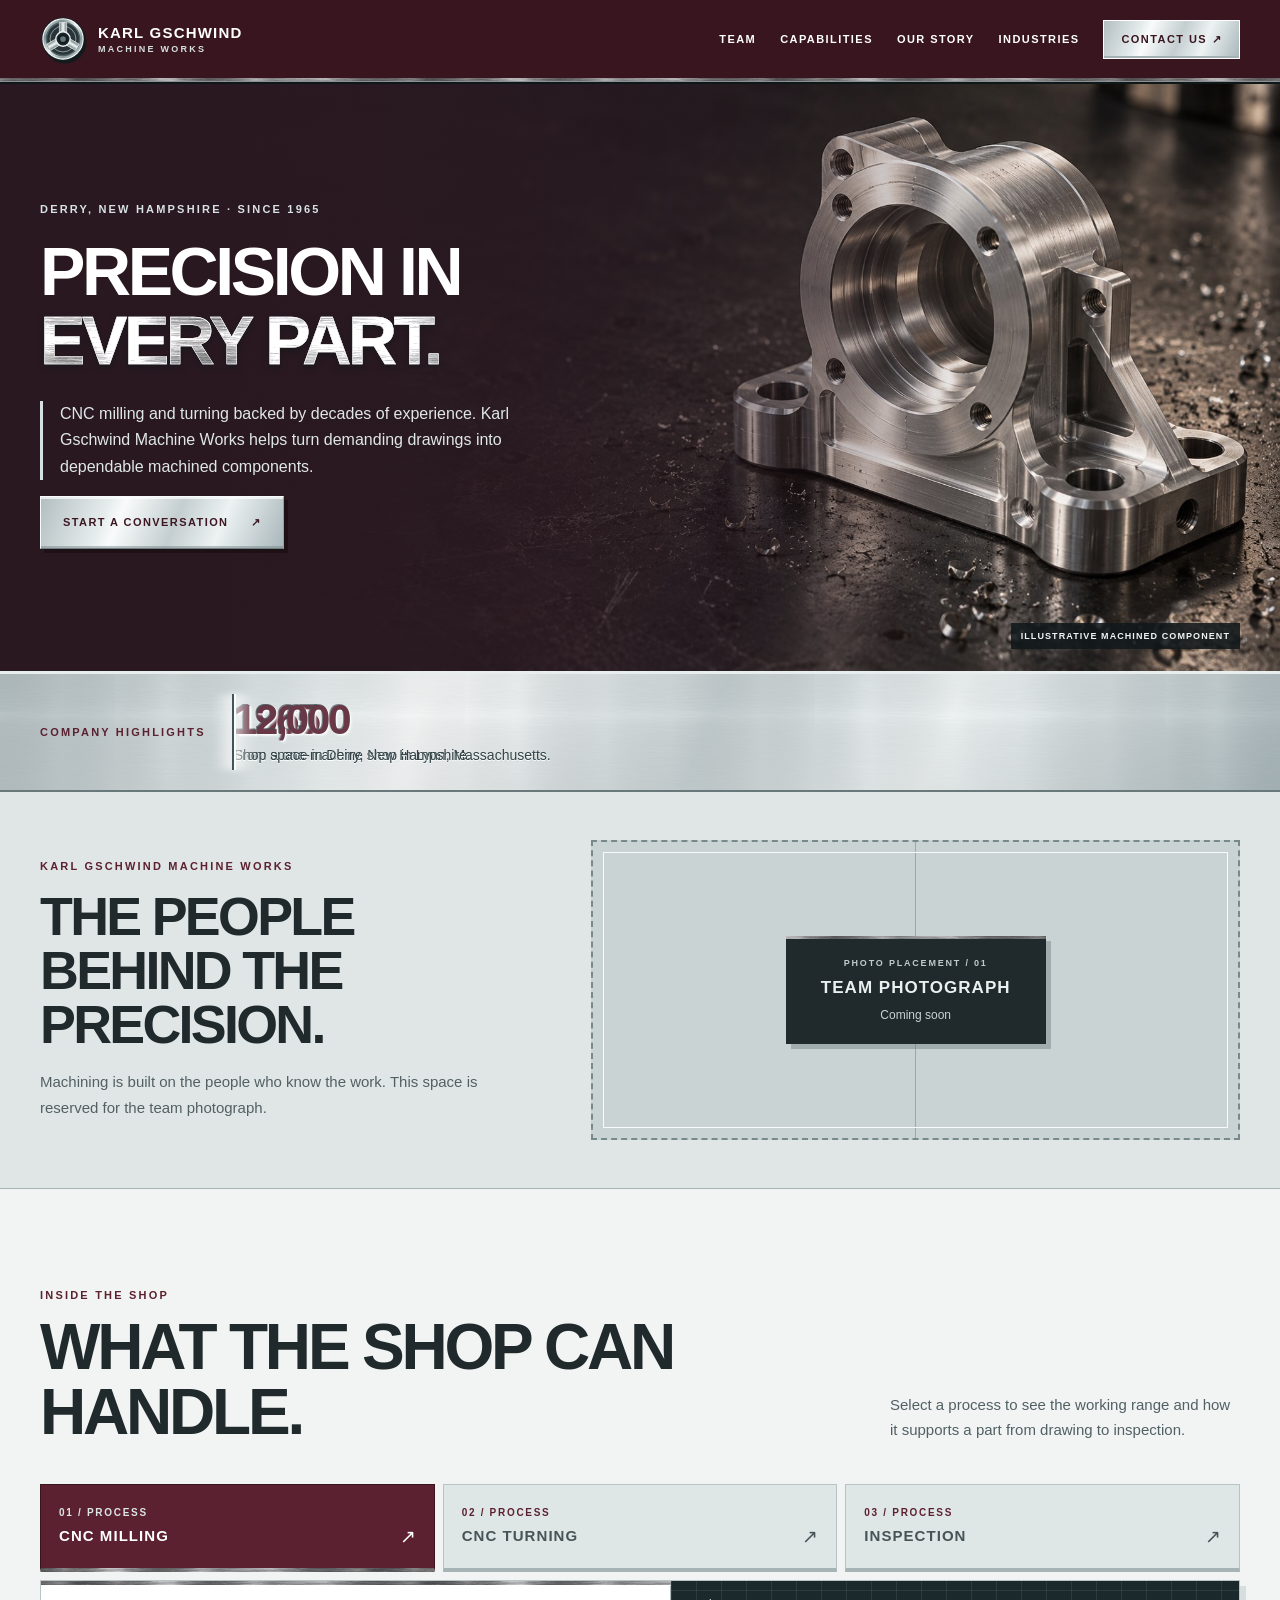
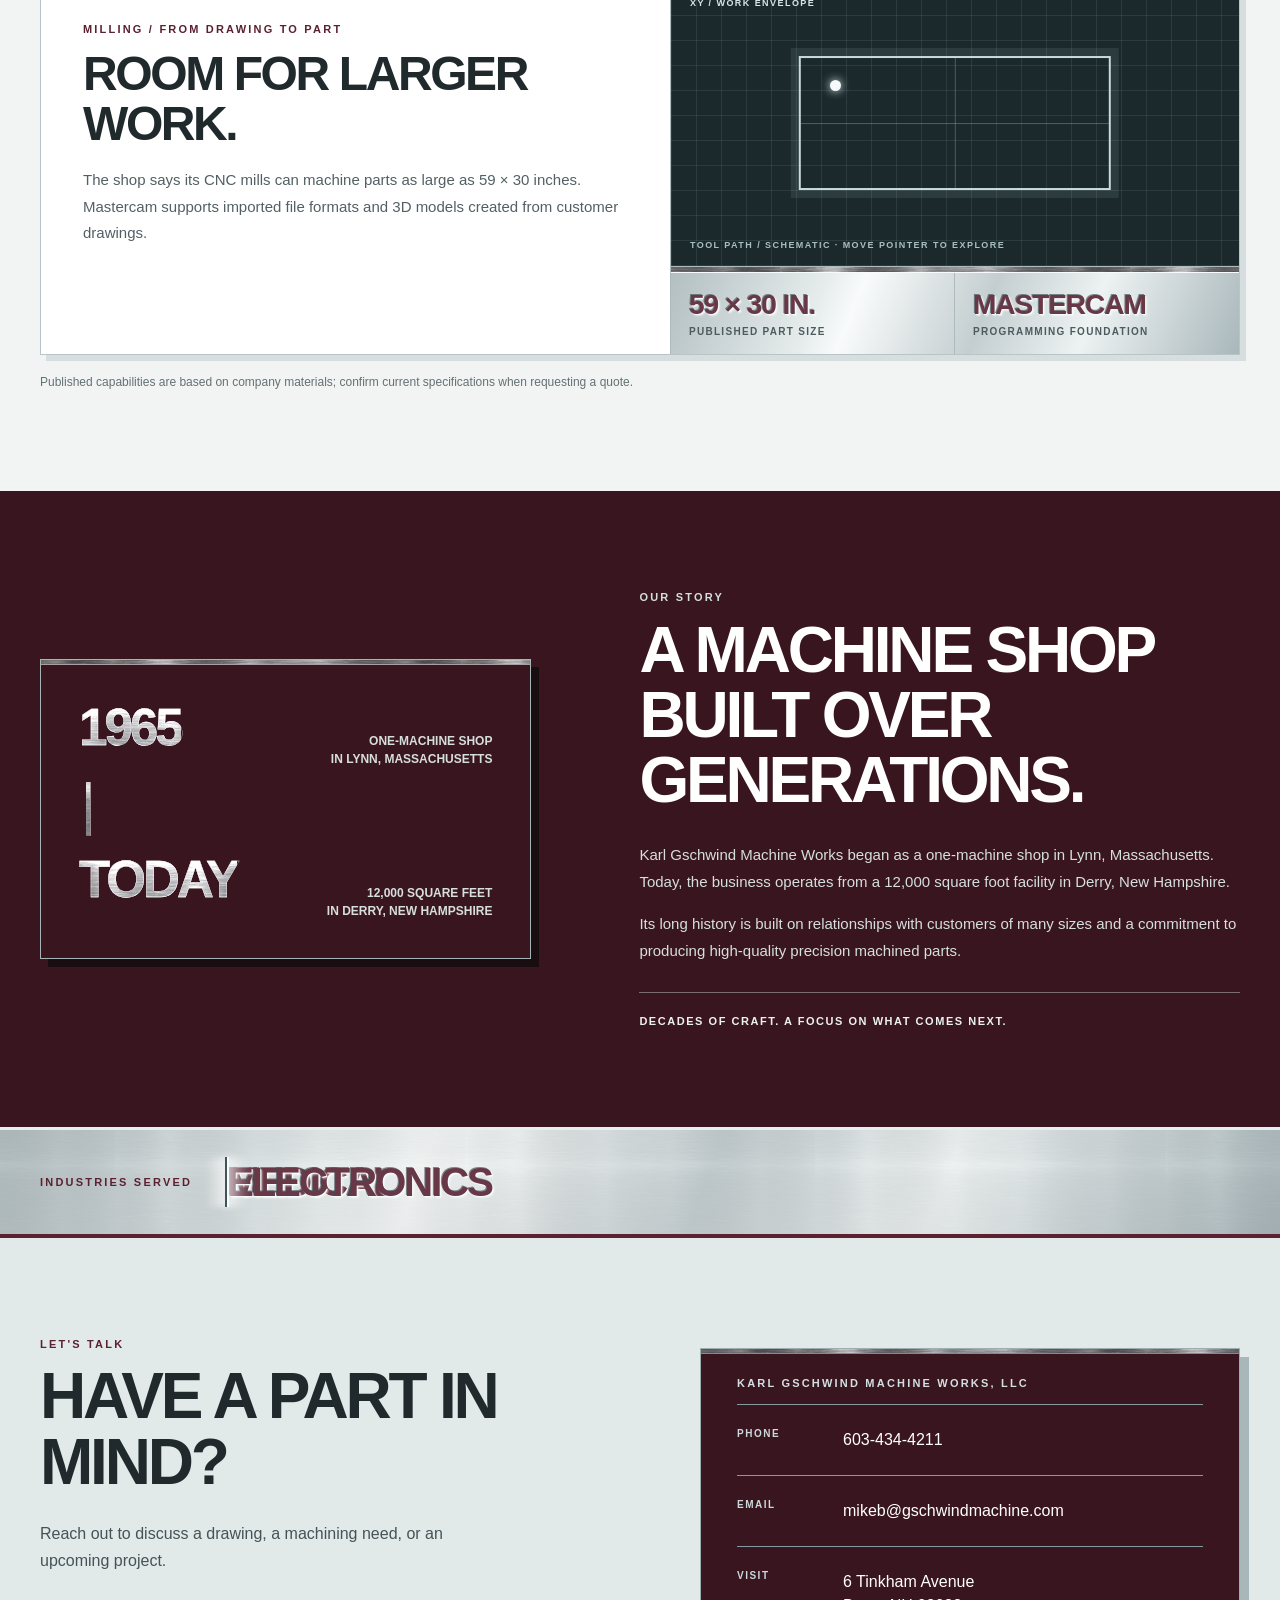
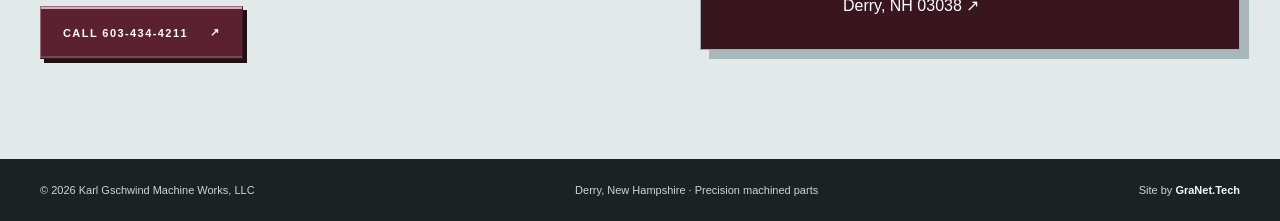
==== commit ba0970dd: "Replace monogram with machined chuck mark" ====
--- a/src/index.html
+++ b/src/index.html
@@ -6,7 +6,7 @@
   <meta name="theme-color" content="#39161f">
   <meta name="description" content="Karl Gschwind Machine Works in Derry, New Hampshire offers precision CNC milling and turning.">
   <title>Karl Gschwind Machine Works | Precision CNC Machining</title>
-  <link rel="icon" type="image/svg+xml" href="assets/brand-mark.svg">
+  <link rel="icon" type="image/svg+xml" href="assets/chuck-mark.svg">
   <link rel="stylesheet" href="styles.css">
   <script src="main.js" defer></script>
 </head>
@@ -16,7 +16,7 @@
   <header class="site-header">
     <div class="wrap header-inner">
       <a class="brand" href="#top" aria-label="Karl Gschwind Machine Works, back to top">
-        <img class="brand-mark" src="assets/brand-mark.svg" alt="" width="46" height="46">
+        <img class="brand-mark" src="assets/chuck-mark.svg" alt="" width="46" height="46">
         <span class="brand-copy"><strong>Karl Gschwind</strong><small>Machine Works</small></span>
       </a>
 
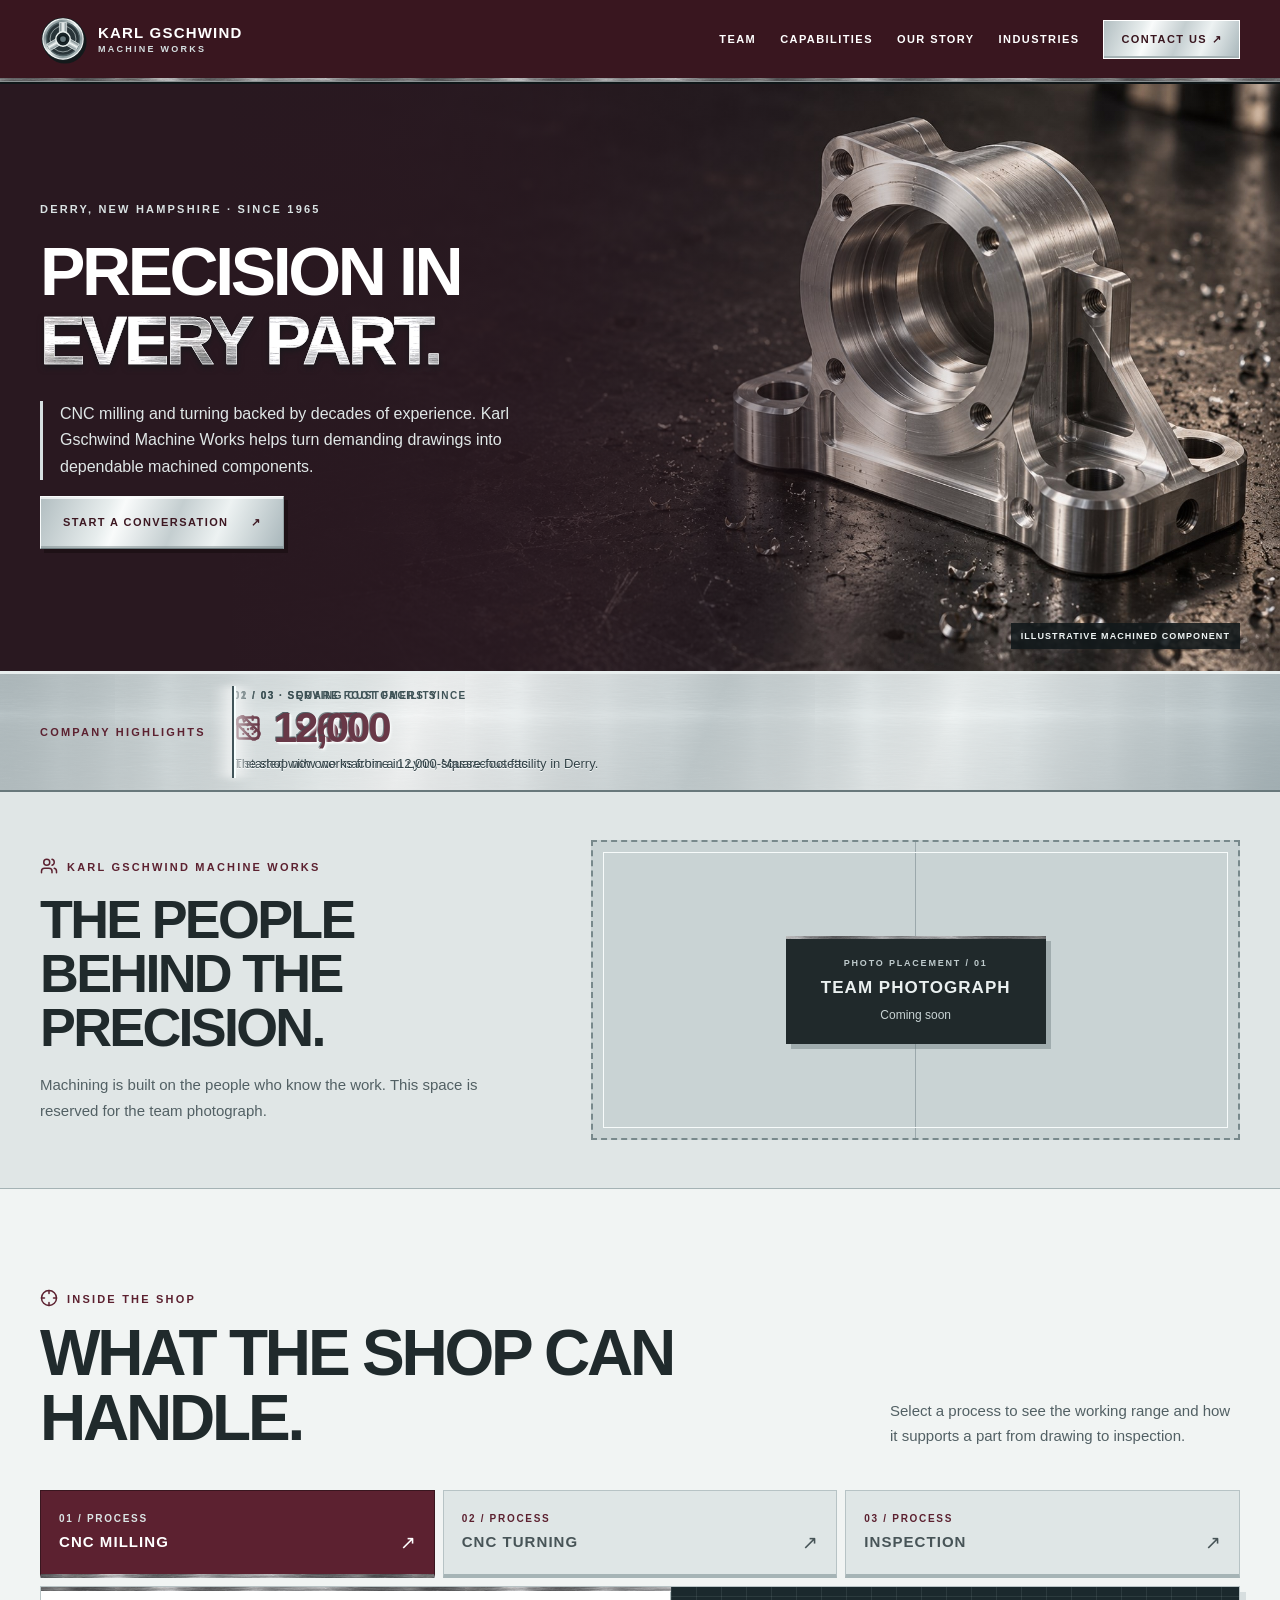
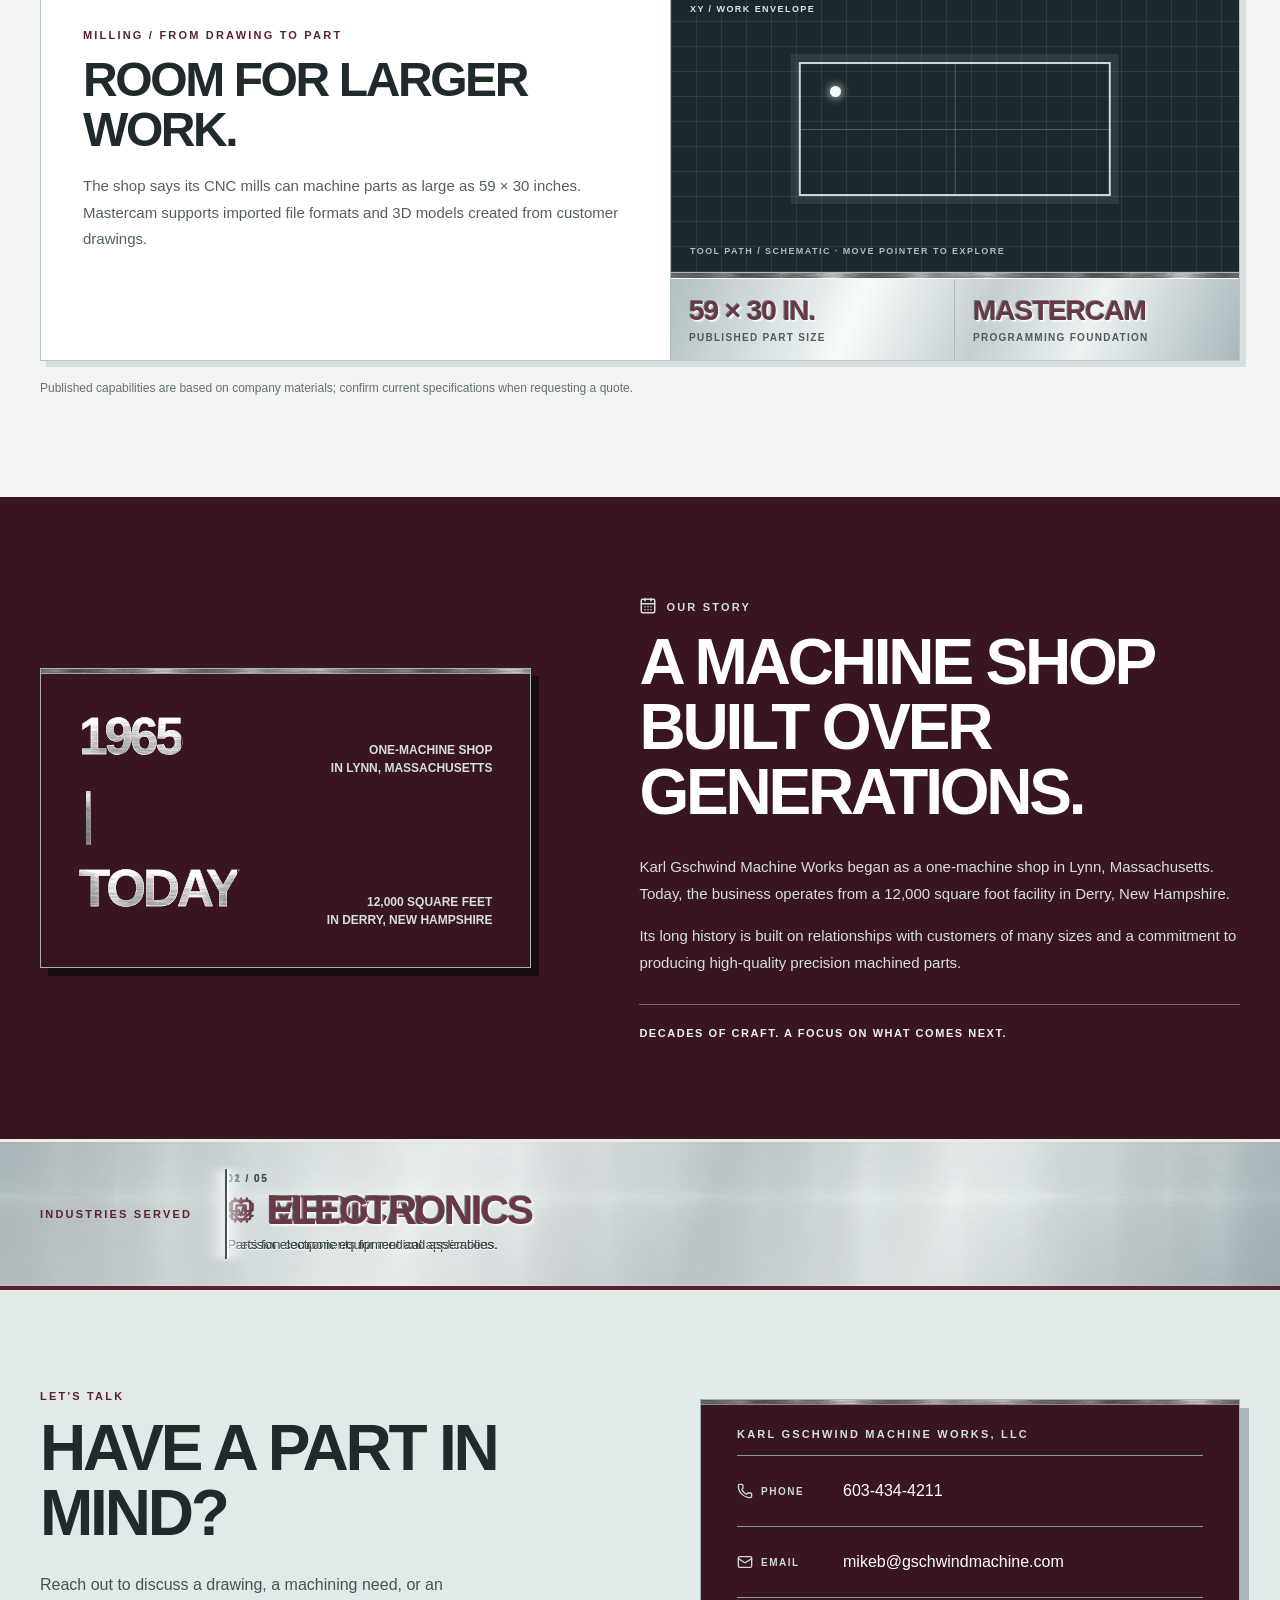
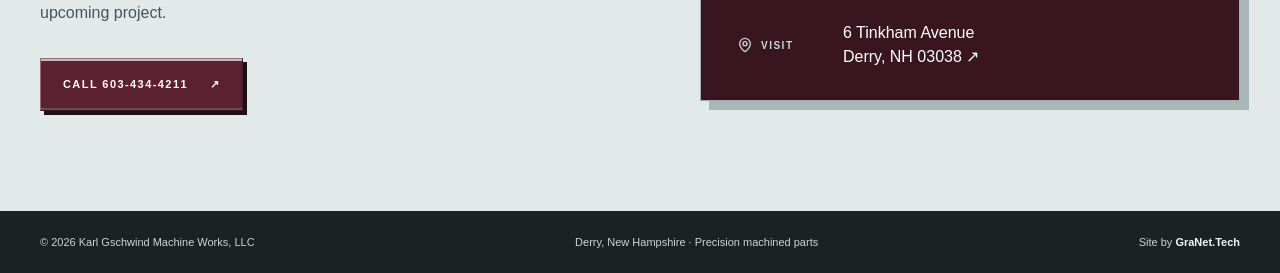
==== commit 4754543e: "Enrich engraved bands and add local open-source icons" ====
--- a/src/index.html
+++ b/src/index.html
@@ -46,16 +46,16 @@
 
     <div class="stats steel-band engraved-band" aria-label="Company highlights">
       <div class="wrap stats-grid">
-        <div class="stat"><strong>1965</strong><span>Serving customers since</span><small>From a one-machine shop in Lynn, Massachusetts.</small></div>
-        <div class="stat"><strong>12,000</strong><span>Square foot facility</span><small>Shop space in Derry, New Hampshire.</small></div>
-        <div class="stat"><strong>New Hampshire</strong><span>Based in Derry</span><small>Based in Derry for CNC milling, turning, and inspection.</small></div>
+        <div class="stat" data-icon="calendar-days"><strong>1965</strong><span>Serving customers since</span><small>It started with one machine in Lynn, Massachusetts.</small></div>
+        <div class="stat" data-icon="ruler"><strong>12,000</strong><span>Square foot facility</span><small>The shop now works from a 12,000-square-foot facility in Derry.</small></div>
+        <div class="stat" data-icon="map-pin"><strong>New Hampshire</strong><span>Based in Derry</span><small>Milling, turning, and inspection in Derry, New Hampshire.</small></div>
       </div>
     </div>
 
     <section class="team-banner" id="team" aria-labelledby="team-title">
       <div class="wrap team-layout">
         <div class="team-copy">
-          <div class="eyebrow">Karl Gschwind Machine Works</div>
+          <div class="eyebrow"><svg class="icon" aria-hidden="true"><use href="assets/icons.svg#users"></use></svg>Karl Gschwind Machine Works</div>
           <h2 id="team-title">The people behind the precision.</h2>
           <p>Machining is built on the people who know the work. This space is reserved for the team photograph.</p>
         </div>
@@ -73,7 +73,7 @@
       <div class="wrap">
         <div class="section-head">
           <div>
-            <div class="eyebrow">Inside the shop</div>
+            <div class="eyebrow"><svg class="icon" aria-hidden="true"><use href="assets/icons.svg#crosshair"></use></svg>Inside the shop</div>
             <h2 id="services-title">What the shop can handle.</h2>
           </div>
           <p>Select a process to see the working range and how it supports a part from drawing to inspection.</p>
@@ -163,7 +163,7 @@
           <div class="history-point"><strong>Today</strong><span>12,000 square feet<br>in Derry, New Hampshire</span></div>
         </div>
         <div class="about-copy">
-          <div class="eyebrow">Our story</div>
+          <div class="eyebrow"><svg class="icon" aria-hidden="true"><use href="assets/icons.svg#calendar-days"></use></svg>Our story</div>
           <h2 id="about-title">A machine shop built over generations.</h2>
           <p>Karl Gschwind Machine Works began as a one-machine shop in Lynn, Massachusetts. Today, the business operates from a 12,000 square foot facility in Derry, New Hampshire.</p>
           <p>Its long history is built on relationships with customers of many sizes and a commitment to producing high-quality precision machined parts.</p>
@@ -176,7 +176,11 @@
       <div class="wrap industries-inner">
         <div class="eyebrow">Industries served</div>
         <div class="industry-list">
-          <span>Medical</span><span>Electronics</span><span>Industrial</span><span>Defense</span><span>Shipbuilding</span>
+          <div class="industry-item" data-icon="heart-pulse"><strong>Medical</strong><small>Precision components for medical applications.</small></div>
+          <div class="industry-item" data-icon="cpu"><strong>Electronics</strong><small>Parts for electronic equipment and assemblies.</small></div>
+          <div class="industry-item" data-icon="factory"><strong>Industrial</strong><small>Machined components for industrial equipment.</small></div>
+          <div class="industry-item" data-icon="shield"><strong>Defense</strong><small>Drawing-led work for defense applications.</small></div>
+          <div class="industry-item" data-icon="ship"><strong>Shipbuilding</strong><small>Components for marine and shipbuilding work.</small></div>
         </div>
       </div>
     </section>
@@ -191,9 +195,9 @@
         </div>
         <div class="contact-panel floating-card">
           <div class="eyebrow">Karl Gschwind Machine Works, LLC</div>
-          <div class="detail"><strong>Phone</strong><a href="tel:+16034344211">603-434-4211</a></div>
-          <div class="detail"><strong>Email</strong><a href="mailto:mikeb@gschwindmachine.com">mikeb@gschwindmachine.com</a></div>
-          <div class="detail"><strong>Visit</strong><a href="https://www.google.com/maps/search/?api=1&amp;query=6+Tinkham+Avenue+Derry+NH+03038" target="_blank" rel="noopener noreferrer">6 Tinkham Avenue<br>Derry, NH 03038 ↗</a></div>
+          <div class="detail"><strong><svg class="icon" aria-hidden="true"><use href="assets/icons.svg#phone"></use></svg>Phone</strong><a href="tel:+16034344211">603-434-4211</a></div>
+          <div class="detail"><strong><svg class="icon" aria-hidden="true"><use href="assets/icons.svg#mail"></use></svg>Email</strong><a href="mailto:mikeb@gschwindmachine.com">mikeb@gschwindmachine.com</a></div>
+          <div class="detail"><strong><svg class="icon" aria-hidden="true"><use href="assets/icons.svg#map-pin"></use></svg>Visit</strong><a href="https://www.google.com/maps/search/?api=1&amp;query=6+Tinkham+Avenue+Derry+NH+03038" target="_blank" rel="noopener noreferrer">6 Tinkham Avenue<br>Derry, NH 03038 ↗</a></div>
         </div>
       </div>
     </section>
--- a/src/styles.css
+++ b/src/styles.css
@@ -32,6 +32,8 @@
 h2 { font-size: clamp(39px, 5vw, 68px); line-height: 1.02; }
 .wrap { width: min(100% - 64px, 1200px); margin-inline: auto; }
 .eyebrow { font-size: 11px; font-weight: 800; letter-spacing: .2em; text-transform: uppercase; }
+.icon { display: inline-block; width: 18px; height: 18px; flex: none; vertical-align: -4px; }
+.eyebrow .icon { margin-right: 9px; }
 .section-pad { padding: 100px 0; }
 section { scroll-margin-top: 88px; }
 :focus-visible { outline: 3px solid #f7fbfb; outline-offset: 3px; }
@@ -289,10 +291,7 @@
 .stats.is-animated .stat { position: absolute; width: 1px; height: 1px; min-height: 0; padding: 0; overflow: hidden; clip-path: inset(50%); }
 .stats.is-animated .stats-cycle-label { display: block; flex: none; color: var(--maroon); white-space: nowrap; }
 .stats.is-animated .engraved-stage { flex: 1; width: auto; max-width: 650px; }
-.stats.is-animated .engraved-word, .stats.is-animated .engraved-measure { font-size: clamp(32px, 3.3vw, 42px); }
-.stats.is-animated .engraved-word { flex-direction: column; align-items: flex-start; justify-content: center; }
-.stats.is-animated .engraved-word strong, .stats.is-animated .engraved-measure strong { display: block; }
-.stats.is-animated .engraved-word span, .stats.is-animated .engraved-measure span { display: block; margin-top: 5px; color: #334348; font-size: 14px; font-weight: 500; letter-spacing: 0; line-height: 1.4; text-shadow: 0 1px #f8fbfb; text-transform: none; white-space: normal; }
+.stats.is-animated .engraved-headline { font-size: clamp(30px, 3.3vw, 42px); }
 
 /* Capability selector */
 .capabilities { background: #f1f4f3; }
@@ -432,12 +431,14 @@
 .industries { border-bottom: 4px solid var(--maroon); }
 .industries-inner { position: relative; z-index: 1; display: flex; align-items: center; justify-content: space-between; gap: 35px; padding-block: 32px; }
 .industries .eyebrow { color: var(--maroon); white-space: nowrap; }
-.industry-list { display: flex; flex-wrap: wrap; justify-content: flex-end; gap: 14px 25px; font-size: 11px; font-weight: 800; letter-spacing: .12em; text-transform: uppercase; }
-.industry-list span { padding-left: 13px; border-left: 2px solid var(--maroon); color: #334348; text-shadow: -1px -1px 0 #66777b77, 1px 1px 0 #f8fbfb; }
+.industry-list { display: flex; flex-wrap: wrap; justify-content: flex-end; gap: 14px 22px; }
+.industry-item { max-width: 160px; padding-left: 13px; border-left: 2px solid var(--maroon); color: #334348; }
+.industry-item strong { display: block; font-size: 11px; font-weight: 800; letter-spacing: .12em; text-transform: uppercase; }
+.industry-item small { display: block; margin-top: 5px; font-size: 11px; line-height: 1.4; }
 .engraved-band.is-animated::after { display: none; }
 .industries.is-animated .industries-inner { justify-content: flex-start; }
 .industries.is-animated .industry-list { position: absolute; width: 1px; height: 1px; overflow: hidden; clip-path: inset(50%); white-space: nowrap; }
-.engraved-stage { position: relative; flex: 0 1 auto; width: max-content; max-width: 100%; min-width: 0; }
+.engraved-stage { --cycle-duration: 7s; position: relative; flex: 0 1 auto; width: max-content; max-width: 100%; min-width: 0; }
 .engraved-stage::before {
   content: "";
   position: absolute;
@@ -448,7 +449,7 @@
   width: 44px;
   background: linear-gradient(90deg, transparent, #fff9, transparent);
   filter: blur(3px);
-  animation: engraved-glint 6s linear infinite;
+  animation: engraved-glint var(--cycle-duration) linear infinite;
   pointer-events: none;
 }
 .engraved-stage::after {
@@ -460,29 +461,53 @@
   width: 2px;
   background: #f7ffff;
   box-shadow: -2px 0 #425459, 0 0 12px #fff;
-  animation: engraved-cutter 6s linear infinite;
+  animation: engraved-cutter var(--cycle-duration) linear infinite;
   pointer-events: none;
 }
-.engraved-word, .engraved-measure {
-  font-size: clamp(24px, 3.3vw, 40px);
+.engraved-word, .engraved-measure { line-height: 1; }
+.engraved-measure { display: block; visibility: hidden; }
+.engraved-word {
+  position: absolute;
+  inset: 0;
+  display: flex;
+  flex-direction: column;
+  align-items: flex-start;
+  justify-content: center;
+}
+.engraved-sequence {
+  display: block;
+  margin-bottom: 6px;
+  color: #3f5357;
+  font-size: 10px;
+  font-weight: 800;
+  letter-spacing: .15em;
+  text-transform: uppercase;
+}
+.engraved-headline {
+  display: flex;
+  align-items: center;
+  gap: 12px;
+  color: #683847;
+  font-size: clamp(26px, 3.3vw, 40px);
   font-weight: 900;
   letter-spacing: -.05em;
-  line-height: 1;
+  text-shadow: var(--engraved-edge);
   text-transform: uppercase;
   white-space: nowrap;
 }
-.engraved-measure { display: block; visibility: hidden; }
-.engraved-word {
-  position: absolute;
-  inset: 0;
-  display: flex;
-  align-items: center;
-  justify-content: flex-start;
-  color: #683847;
-  text-shadow: var(--engraved-edge);
-}
-.engraved-band.is-animated .engraved-current { animation: engraved-erase 6s linear infinite; }
-.engraved-band.is-animated .engraved-next { animation: engraved-form 6s linear infinite; }
+.engraved-headline .icon { width: 28px; height: 28px; stroke-width: 1.5; }
+.engraved-detail {
+  display: block;
+  margin-top: 6px;
+  color: #334348;
+  font-size: 13px;
+  font-weight: 500;
+  line-height: 1.35;
+  text-shadow: 0 1px #f8fbfb;
+  white-space: normal;
+}
+.engraved-band.is-animated .engraved-current { animation: engraved-erase var(--cycle-duration) linear infinite; }
+.engraved-band.is-animated .engraved-next { animation: engraved-form var(--cycle-duration) linear infinite; }
 
 .contact { color: var(--ink); background: #e2e9e9; }
 .contact-grid { display: grid; grid-template-columns: 1fr 1fr; align-items: center; gap: 10%; }
@@ -498,7 +523,8 @@
 .contact-panel::before { position: absolute; inset: 0 0 auto; height: 4px; box-shadow: 0 1px #fff7; }
 .contact-panel .eyebrow { margin-bottom: 15px; color: #d4e0e1; }
 .detail { display: grid; grid-template-columns: 88px 1fr; gap: 18px; padding: 23px 0; border-top: 1px solid #869b9f; }
-.detail strong { color: #cbd9da; font-size: 10px; letter-spacing: .15em; text-transform: uppercase; }
+.detail strong { display: flex; align-items: center; gap: 8px; color: #cbd9da; font-size: 10px; letter-spacing: .15em; text-transform: uppercase; }
+.detail strong .icon { width: 16px; height: 16px; }
 .detail a { line-height: 1.5; text-decoration: none; overflow-wrap: anywhere; }
 .detail a:hover { text-decoration: underline; }
 
@@ -534,25 +560,30 @@
   100% { transform: translateX(850%); }
 }
 @keyframes engraved-glint {
-  0%, 25% { left: -22px; opacity: 0; }
-  26% { opacity: 1; }
-  70% { left: calc(100% - 22px); opacity: 1; }
-  71%, 100% { left: calc(100% - 22px); opacity: 0; }
+  0%, 22% { left: -22px; opacity: 0; }
+  23% { opacity: 1; }
+  47% { left: calc(100% - 22px); opacity: 1; }
+  48% { left: -22px; opacity: 0; }
+  49% { opacity: 1; }
+  76% { left: calc(100% - 22px); opacity: 1; }
+  77%, 100% { opacity: 0; }
 }
 @keyframes engraved-erase {
-  0%, 25% { clip-path: inset(0); opacity: 1; }
-  40% { opacity: 1; }
-  70%, 100% { clip-path: inset(0 0 0 100%); opacity: 0; }
+  0%, 22% { clip-path: inset(0); }
+  47%, 100% { clip-path: inset(0 0 0 100%); }
 }
 @keyframes engraved-form {
-  0%, 25% { clip-path: inset(0 100% 0 0); }
-  70%, 100% { clip-path: inset(0); }
+  0%, 48% { clip-path: inset(0 100% 0 0); }
+  76%, 100% { clip-path: inset(0); }
 }
 @keyframes engraved-cutter {
-  0%, 25% { left: 0; opacity: 0; }
-  26% { opacity: 1; }
-  70% { left: 100%; opacity: 1; }
-  71%, 100% { left: 100%; opacity: 0; }
+  0%, 22% { left: 0; opacity: 0; }
+  23% { opacity: 1; }
+  47% { left: 100%; opacity: 1; }
+  48% { left: 0; opacity: 0; }
+  49% { opacity: 1; }
+  76% { left: 100%; opacity: 1; }
+  77%, 100% { opacity: 0; }
 }
 
 @keyframes card-float {
@@ -654,7 +685,8 @@
   .stats.is-animated .stats-grid { display: block; padding-block: 22px; }
   .stats.is-animated .stat { position: absolute; width: 1px; height: 1px; min-height: 0; padding: 0; overflow: hidden; clip-path: inset(50%); }
   .stats.is-animated .engraved-stage { margin: 11px 0 9px; }
-  .stats.is-animated .engraved-word span, .stats.is-animated .engraved-measure span { font-size: 13px; }
+  .stats.is-animated .engraved-headline { font-size: clamp(25px, 7vw, 32px); }
+  .engraved-headline .icon { width: 24px; height: 24px; }
 
   .section-head { display: block; }
   .section-head p { margin-top: 22px; }
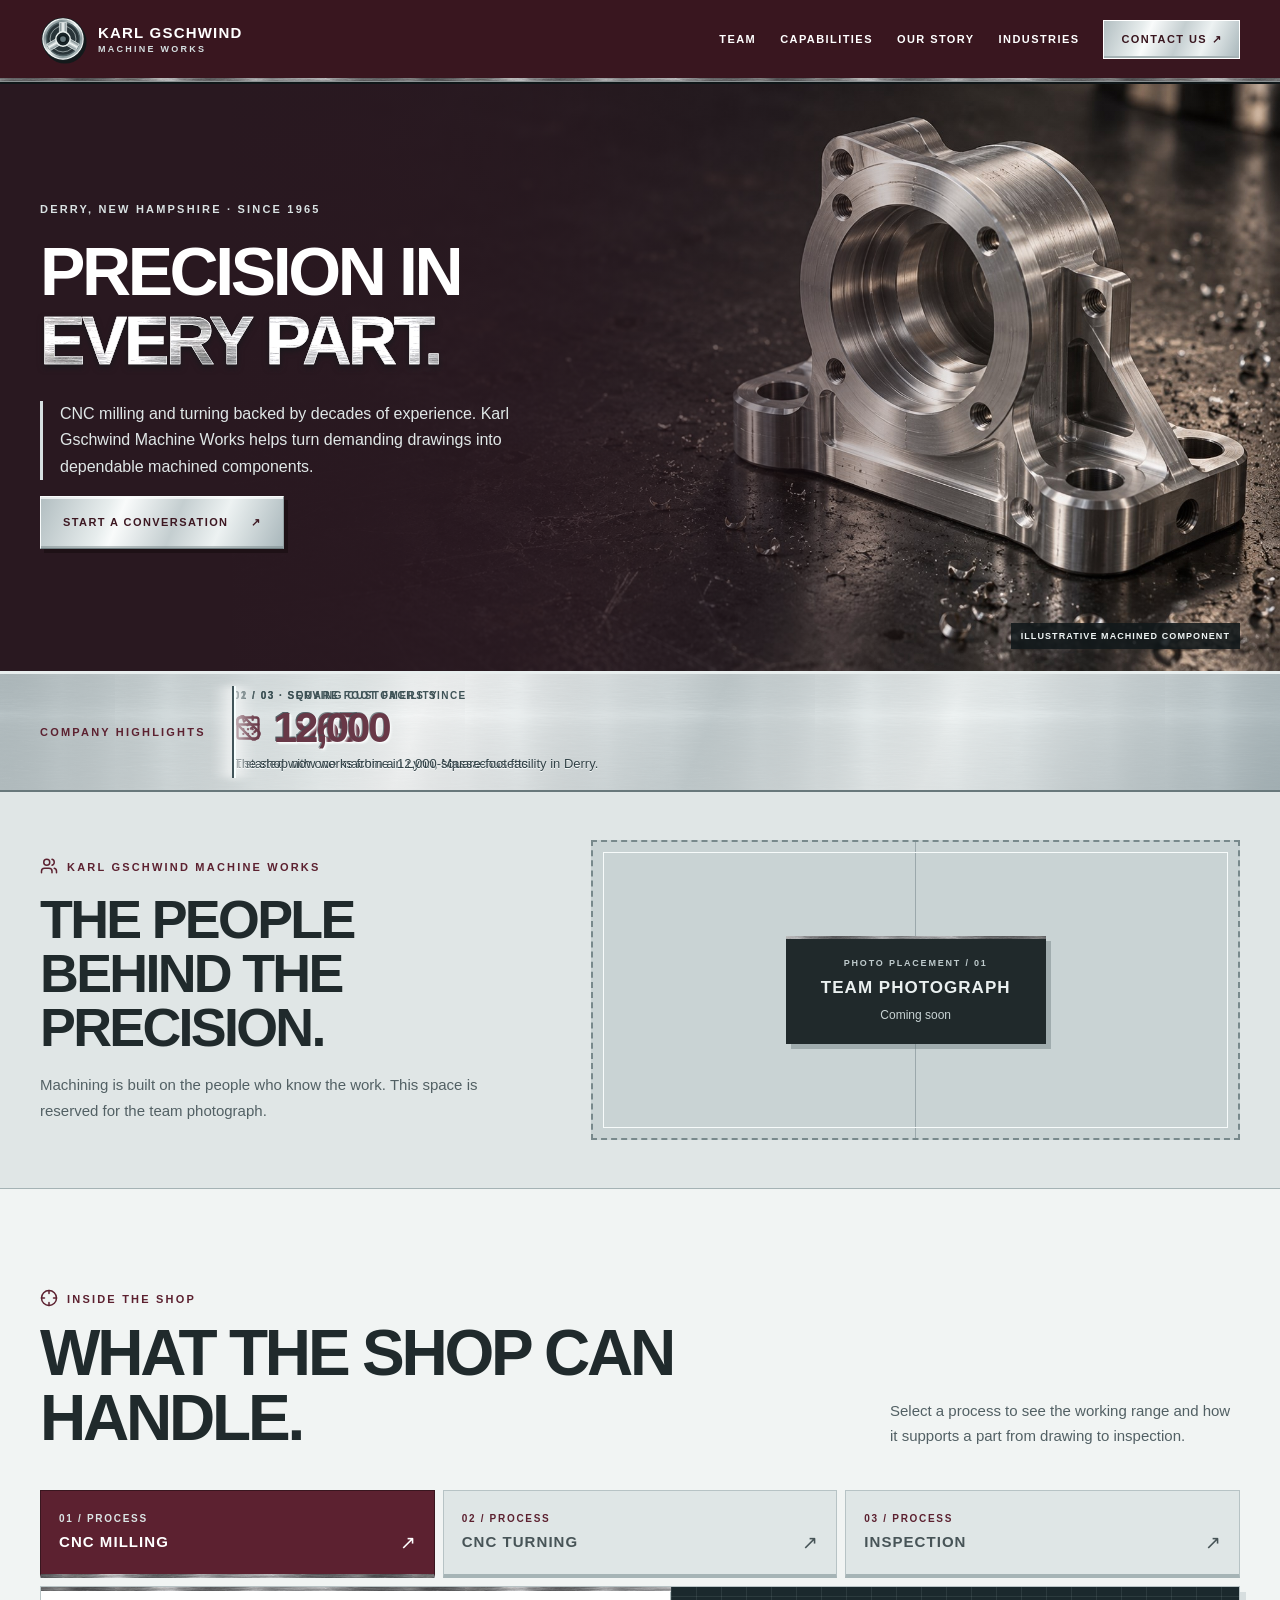
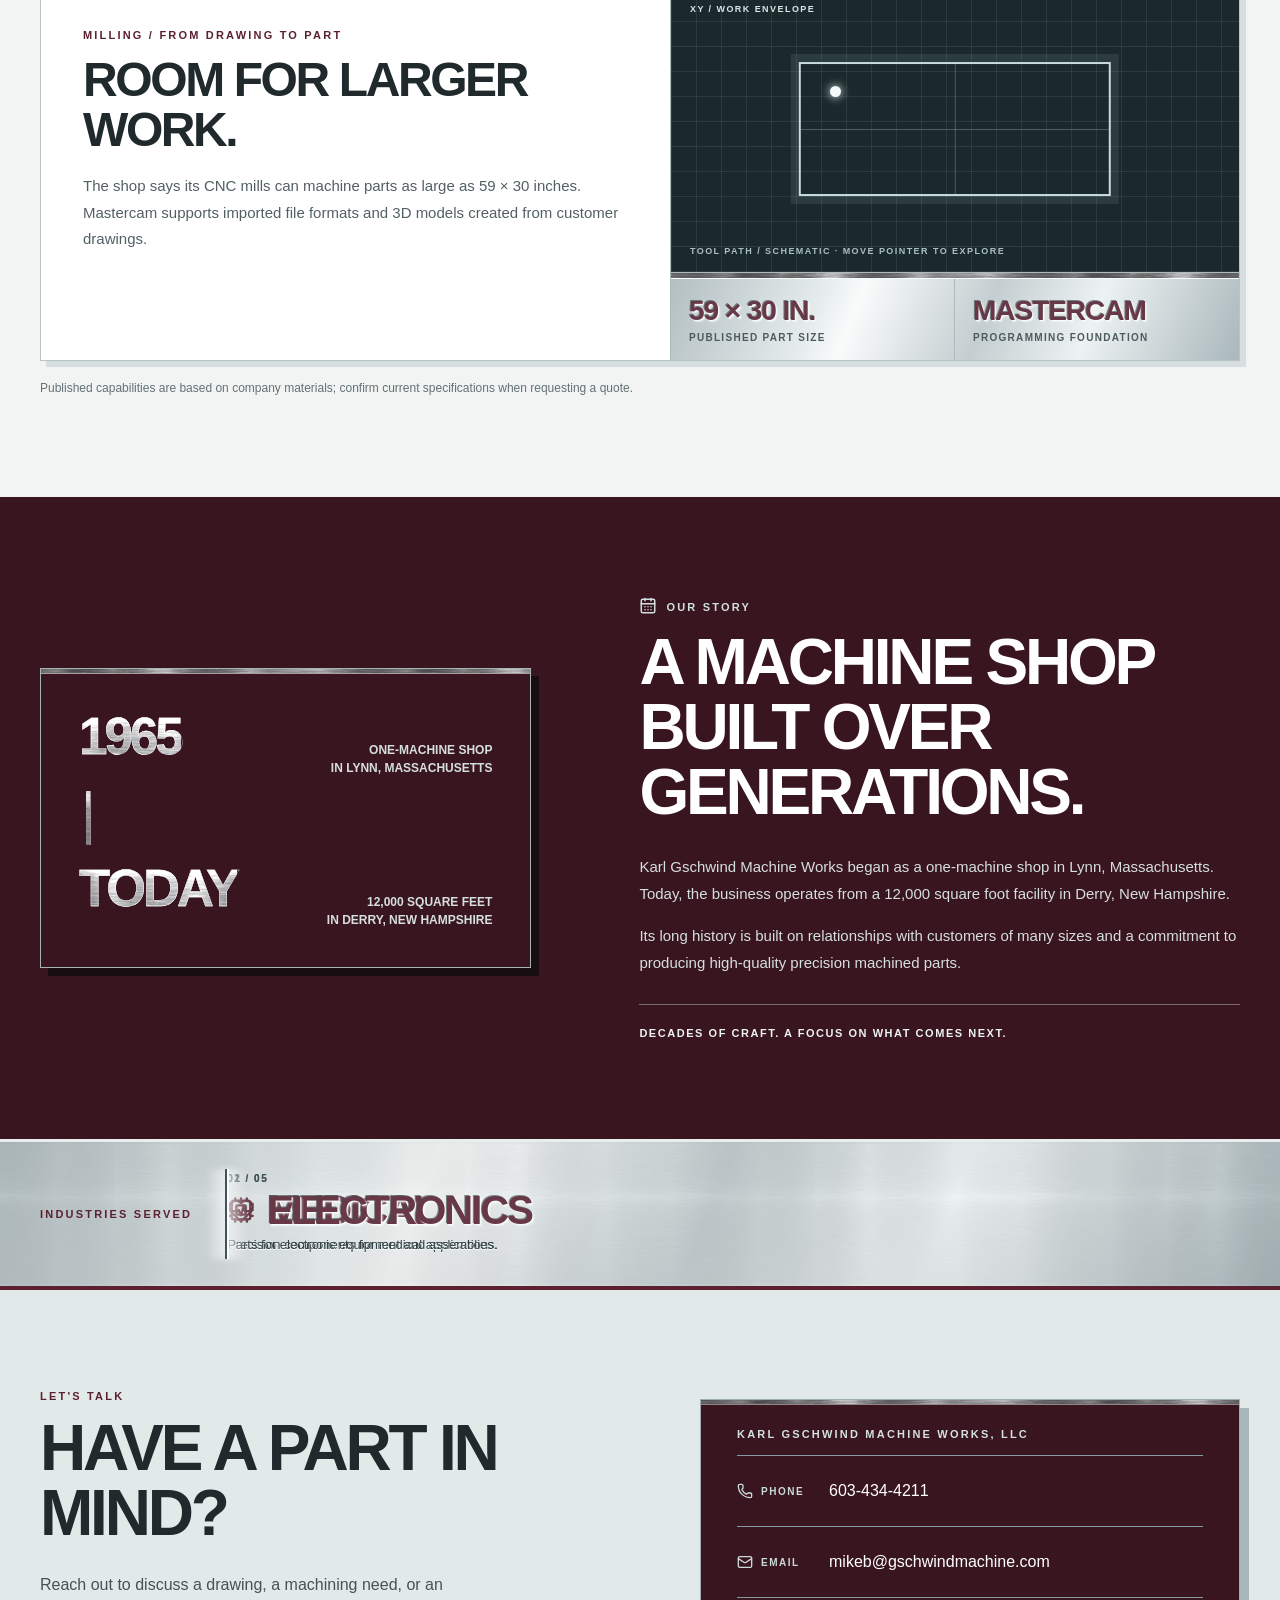
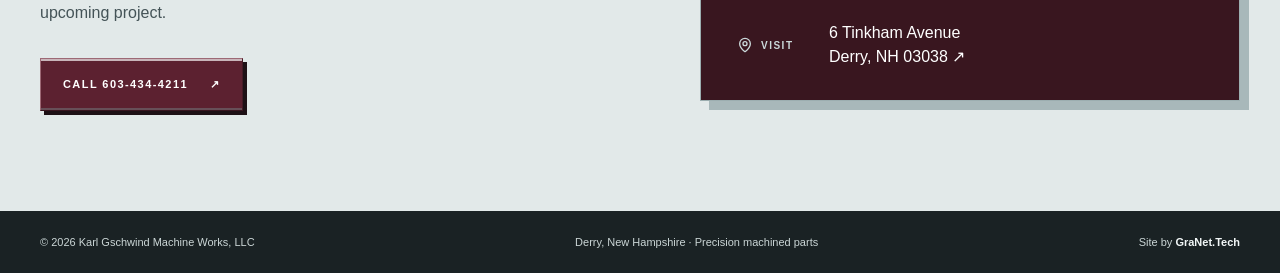
==== commit b5c263a5: "Restore single-pass engraving across bands" ====
--- a/src/index.html
+++ b/src/index.html
@@ -7,7 +7,7 @@
   <meta name="description" content="Karl Gschwind Machine Works in Derry, New Hampshire offers precision CNC milling and turning.">
   <title>Karl Gschwind Machine Works | Precision CNC Machining</title>
   <link rel="icon" type="image/svg+xml" href="assets/chuck-mark.svg">
-  <link rel="stylesheet" href="styles.css">
+  <link rel="stylesheet" href="styles.css?v=2026-10-03">
   <script src="main.js" defer></script>
 </head>
 <body>
--- a/src/styles.css
+++ b/src/styles.css
@@ -438,7 +438,7 @@
 .engraved-band.is-animated::after { display: none; }
 .industries.is-animated .industries-inner { justify-content: flex-start; }
 .industries.is-animated .industry-list { position: absolute; width: 1px; height: 1px; overflow: hidden; clip-path: inset(50%); white-space: nowrap; }
-.engraved-stage { --cycle-duration: 7s; position: relative; flex: 0 1 auto; width: max-content; max-width: 100%; min-width: 0; }
+.engraved-stage { --cycle-duration: 6s; position: relative; flex: 0 1 auto; width: max-content; max-width: 100%; min-width: 0; }
 .engraved-stage::before {
   content: "";
   position: absolute;
@@ -522,10 +522,10 @@
 }
 .contact-panel::before { position: absolute; inset: 0 0 auto; height: 4px; box-shadow: 0 1px #fff7; }
 .contact-panel .eyebrow { margin-bottom: 15px; color: #d4e0e1; }
-.detail { display: grid; grid-template-columns: 88px 1fr; gap: 18px; padding: 23px 0; border-top: 1px solid #869b9f; }
+.detail { display: grid; grid-template-columns: 80px 1fr; gap: 12px; padding: 23px 0; border-top: 1px solid #869b9f; }
 .detail strong { display: flex; align-items: center; gap: 8px; color: #cbd9da; font-size: 10px; letter-spacing: .15em; text-transform: uppercase; }
 .detail strong .icon { width: 16px; height: 16px; }
-.detail a { line-height: 1.5; text-decoration: none; overflow-wrap: anywhere; }
+.detail a { font-size: clamp(14px, 1.5vw, 16px); line-height: 1.5; text-decoration: none; overflow-wrap: anywhere; }
 .detail a:hover { text-decoration: underline; }
 
 footer { padding: 25px 0; color: #cbd6d6; background: #1a2224; font-size: 11px; }
@@ -560,30 +560,24 @@
   100% { transform: translateX(850%); }
 }
 @keyframes engraved-glint {
-  0%, 22% { left: -22px; opacity: 0; }
-  23% { opacity: 1; }
-  47% { left: calc(100% - 22px); opacity: 1; }
-  48% { left: -22px; opacity: 0; }
-  49% { opacity: 1; }
-  76% { left: calc(100% - 22px); opacity: 1; }
-  77%, 100% { opacity: 0; }
+  0%, 24% { left: -22px; opacity: 0; }
+  25% { opacity: 1; }
+  72% { left: calc(100% - 22px); opacity: 1; }
+  73%, 100% { opacity: 0; }
 }
 @keyframes engraved-erase {
-  0%, 22% { clip-path: inset(0); }
-  47%, 100% { clip-path: inset(0 0 0 100%); }
+  0%, 25% { clip-path: inset(0); }
+  72%, 100% { clip-path: inset(0 0 0 100%); }
 }
 @keyframes engraved-form {
-  0%, 48% { clip-path: inset(0 100% 0 0); }
-  76%, 100% { clip-path: inset(0); }
+  0%, 25% { clip-path: inset(0 100% 0 0); }
+  72%, 100% { clip-path: inset(0); }
 }
 @keyframes engraved-cutter {
-  0%, 22% { left: 0; opacity: 0; }
-  23% { opacity: 1; }
-  47% { left: 100%; opacity: 1; }
-  48% { left: 0; opacity: 0; }
-  49% { opacity: 1; }
-  76% { left: 100%; opacity: 1; }
-  77%, 100% { opacity: 0; }
+  0%, 24% { left: 0; opacity: 0; }
+  25% { opacity: 1; }
+  72% { left: 100%; opacity: 1; }
+  73%, 100% { opacity: 0; }
 }
 
 @keyframes card-float {
